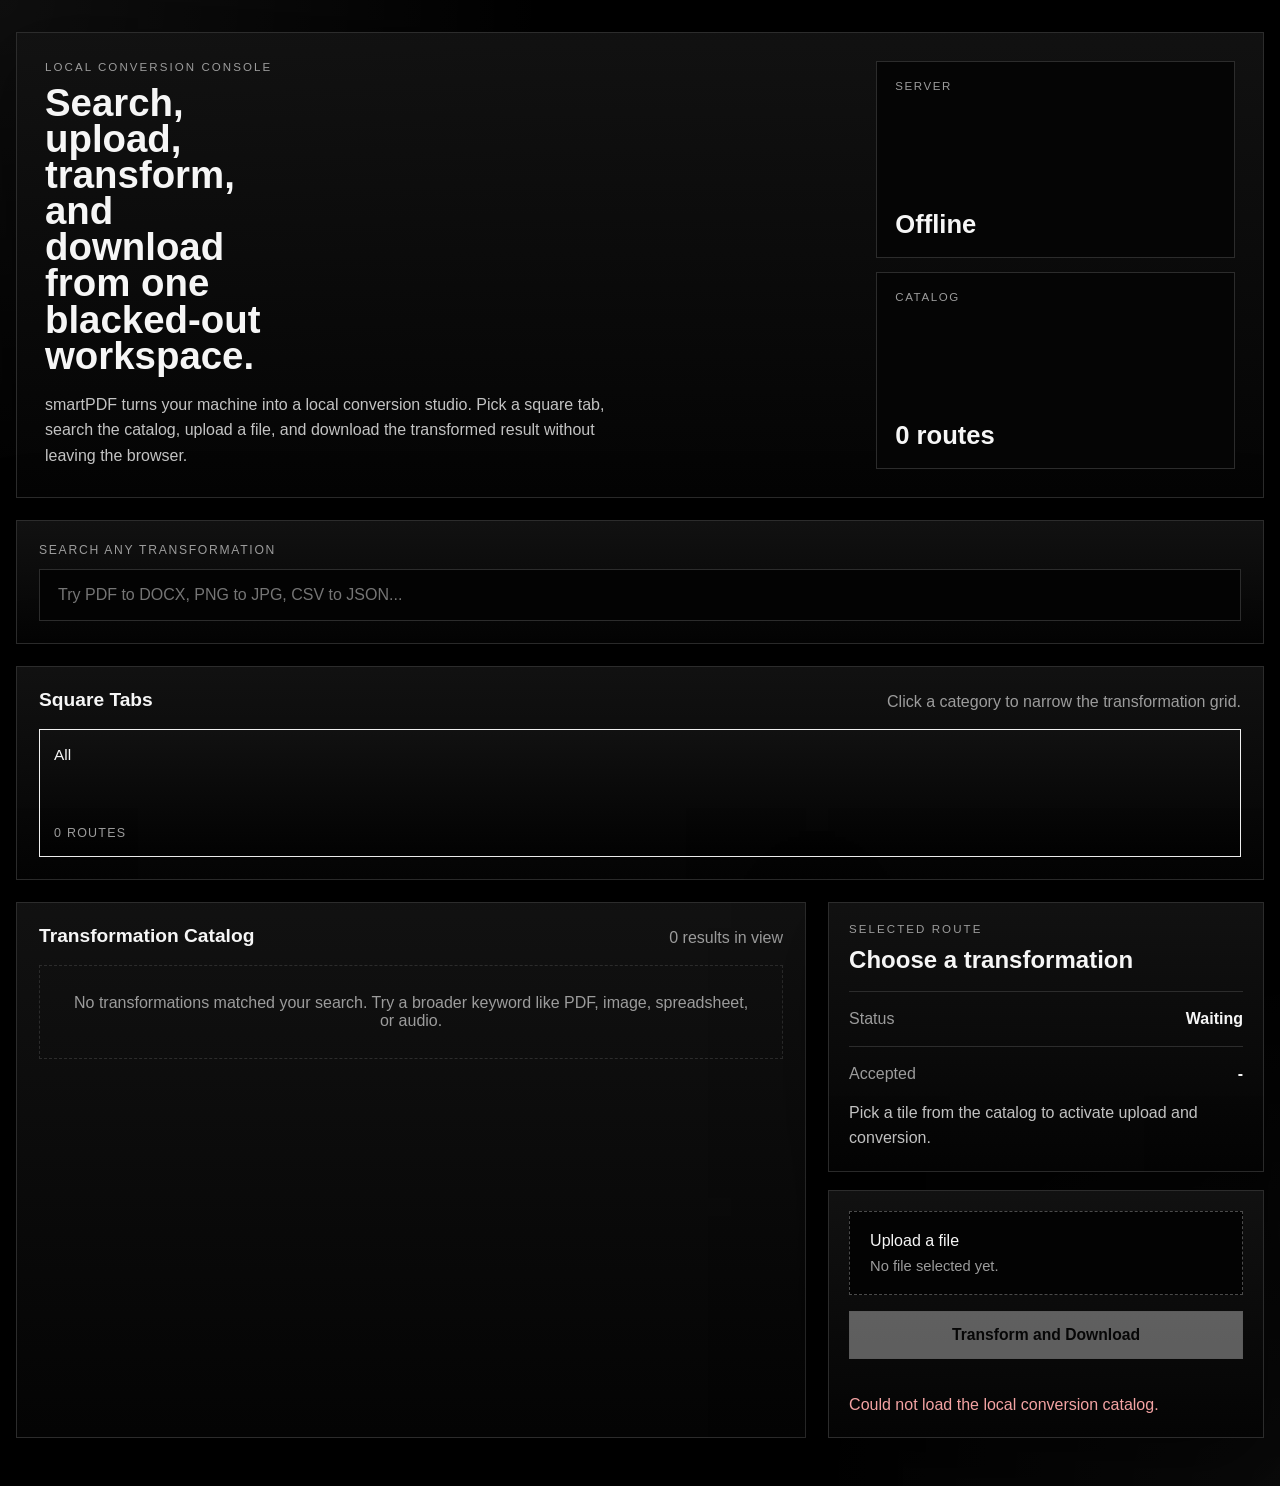
==== index.html @ 088c3e37 "first commit" ====
<!doctype html>
<html lang="en">
  <head>
    <meta charset="utf-8">
    <meta name="viewport" content="width=device-width, initial-scale=1">
    <title>smartPDF Local Studio</title>
    <link rel="stylesheet" href="styles.css?v=1">
  </head>
  <body>
    <div class="page-shell">
      <header class="hero">
        <div class="hero-copy">
          <p class="eyebrow">Local Conversion Console</p>
          <h1>Search, upload, transform, and download from one blacked-out workspace.</h1>
          <p class="hero-text">
            smartPDF turns your machine into a local conversion studio. Pick a square tab, search the catalog,
            upload a file, and download the transformed result without leaving the browser.
          </p>
        </div>
        <div class="hero-status">
          <div class="status-card">
            <span class="status-label">Server</span>
            <strong id="server-status">Checking...</strong>
          </div>
          <div class="status-card">
            <span class="status-label">Catalog</span>
            <strong id="catalog-count">0 routes</strong>
          </div>
        </div>
      </header>

      <section class="search-panel">
        <label class="search-label" for="search-input">Search any transformation</label>
        <div class="search-box">
          <input
            id="search-input"
            type="search"
            placeholder="Try PDF to DOCX, PNG to JPG, CSV to JSON..."
            autocomplete="off"
          >
        </div>
      </section>

      <section class="tabs-panel">
        <div class="section-head">
          <h2>Square Tabs</h2>
          <p>Click a category to narrow the transformation grid.</p>
        </div>
        <div id="category-tabs" class="tabs-grid" aria-label="Conversion categories"></div>
      </section>

      <main class="workspace">
        <section class="catalog-panel">
          <div class="section-head">
            <h2>Transformation Catalog</h2>
            <p id="result-summary">Loading local routes...</p>
          </div>
          <div id="conversion-grid" class="conversion-grid"></div>
        </section>

        <aside class="control-panel">
          <div class="panel-card selected-card">
            <div class="selected-head">
              <p class="eyebrow">Selected Route</p>
              <h2 id="selected-label">Choose a transformation</h2>
            </div>
            <div class="detail-row">
              <span>Status</span>
              <strong id="selected-status">Waiting</strong>
            </div>
            <div class="detail-row">
              <span>Accepted</span>
              <strong id="selected-accept">-</strong>
            </div>
            <p id="selected-note" class="selected-note">
              Pick a tile from the catalog to activate upload and conversion.
            </p>
          </div>

          <form id="convert-form" class="panel-card convert-card">
            <label class="upload-zone" for="file-input">
              <input id="file-input" name="file" type="file">
              <span class="upload-title">Upload a file</span>
              <span class="upload-meta" id="upload-meta">No file selected yet.</span>
            </label>

            <button id="convert-button" class="convert-button" type="submit" disabled>
              Transform and Download
            </button>

            <p id="message-box" class="message-box" aria-live="polite">
              Search the catalog and select a route to begin.
            </p>
          </form>
        </aside>
      </main>
    </div>

    <script src="app.js?v=2" defer></script>
  </body>
</html>
---- styles.css ----
:root {
  --bg: #000000;
  --panel: #080808;
  --panel-2: #101010;
  --panel-3: #151515;
  --ink: #f6f6f6;
  --muted: #9c9c9c;
  --line: #2c2c2c;
  --accent: #ffffff;
  --accent-soft: rgba(255, 255, 255, 0.08);
  --success: #79d98d;
  --warning: #f1c36e;
  --shadow: 0 26px 80px rgba(0, 0, 0, 0.55);
}

* {
  box-sizing: border-box;
}

html,
body {
  margin: 0;
  min-height: 100%;
  background:
    radial-gradient(circle at top left, rgba(255, 255, 255, 0.06), transparent 28%),
    radial-gradient(circle at bottom right, rgba(255, 255, 255, 0.04), transparent 30%),
    var(--bg);
  color: var(--ink);
  font-family: "Avenir Next", "Helvetica Neue", "Segoe UI", sans-serif;
}

body {
  min-height: 100vh;
}

.page-shell {
  width: min(1400px, calc(100% - 32px));
  margin: 0 auto;
  padding: 32px 0 48px;
}

.hero,
.search-panel,
.tabs-panel,
.catalog-panel,
.panel-card {
  border: 1px solid var(--line);
  background: linear-gradient(180deg, rgba(18, 18, 18, 0.96), rgba(4, 4, 4, 0.98));
  box-shadow: var(--shadow);
}

.hero {
  display: grid;
  grid-template-columns: minmax(0, 1.8fr) minmax(280px, 0.8fr);
  gap: 24px;
  padding: 28px;
}

.eyebrow {
  margin: 0 0 12px;
  letter-spacing: 0.18em;
  text-transform: uppercase;
  color: var(--muted);
  font-size: 0.72rem;
}

.hero h1 {
  margin: 0;
  font-size: clamp(2rem, 3vw, 4.2rem);
  line-height: 0.94;
  max-width: 12ch;
}

.hero-text {
  margin: 18px 0 0;
  max-width: 64ch;
  color: #c3c3c3;
  line-height: 1.6;
}

.hero-status {
  display: grid;
  gap: 14px;
}

.status-card {
  border: 1px solid var(--line);
  background: #050505;
  min-height: 124px;
  padding: 18px;
  display: flex;
  flex-direction: column;
  justify-content: space-between;
}

.status-label {
  color: var(--muted);
  text-transform: uppercase;
  letter-spacing: 0.14em;
  font-size: 0.72rem;
}

.status-card strong {
  font-size: clamp(1.2rem, 2vw, 1.8rem);
}

.search-panel,
.tabs-panel {
  margin-top: 22px;
  padding: 22px;
}

.search-label {
  display: block;
  margin-bottom: 12px;
  color: var(--muted);
  text-transform: uppercase;
  letter-spacing: 0.14em;
  font-size: 0.76rem;
}

.search-box {
  position: relative;
}

.search-box input {
  width: 100%;
  border: 1px solid var(--line);
  background: #030303;
  color: var(--ink);
  padding: 16px 18px;
  font-size: 1rem;
  outline: none;
  transition: border-color 160ms ease, transform 160ms ease, box-shadow 160ms ease;
}

.search-box input:focus,
.tab-button:focus-visible,
.conversion-card:focus-visible,
.upload-zone:focus-within,
.convert-button:focus-visible {
  border-color: #e8e8e8;
  box-shadow: 0 0 0 3px rgba(255, 255, 255, 0.08);
}

.section-head {
  display: flex;
  justify-content: space-between;
  gap: 16px;
  align-items: end;
  margin-bottom: 18px;
}

.section-head h2 {
  margin: 0;
  font-size: 1.2rem;
}

.section-head p {
  margin: 0;
  color: var(--muted);
}

.tabs-grid {
  display: grid;
  grid-template-columns: repeat(auto-fit, minmax(132px, 1fr));
  gap: 12px;
}

.tab-button {
  border: 1px solid var(--line);
  background: #040404;
  color: var(--ink);
  min-height: 128px;
  padding: 16px 14px;
  display: flex;
  flex-direction: column;
  justify-content: space-between;
  align-items: flex-start;
  text-align: left;
  cursor: pointer;
  transition: transform 180ms ease, border-color 180ms ease, background 180ms ease;
}

.tab-button:hover,
.conversion-card:hover {
  transform: translateY(-2px);
  border-color: #484848;
}

.tab-button.active {
  background: linear-gradient(180deg, #111, #020202);
  border-color: #f0f0f0;
}

.tab-title {
  font-size: 0.96rem;
  line-height: 1.15;
}

.tab-count {
  color: var(--muted);
  font-size: 0.78rem;
  letter-spacing: 0.1em;
  text-transform: uppercase;
}

.workspace {
  display: grid;
  grid-template-columns: minmax(0, 1.45fr) minmax(320px, 0.8fr);
  gap: 22px;
  margin-top: 22px;
}

.catalog-panel {
  padding: 22px;
}

.conversion-grid {
  display: grid;
  grid-template-columns: repeat(auto-fit, minmax(240px, 1fr));
  gap: 14px;
}

.conversion-card {
  border: 1px solid var(--line);
  background: #060606;
  color: inherit;
  text-align: left;
  padding: 18px;
  cursor: pointer;
  min-height: 188px;
  display: flex;
  flex-direction: column;
  gap: 14px;
  transition: transform 180ms ease, border-color 180ms ease, background 180ms ease;
}

.conversion-card.active {
  border-color: #f0f0f0;
  background: linear-gradient(180deg, #131313, #050505);
}

.conversion-card h3 {
  margin: 0;
  font-size: 1.1rem;
  line-height: 1.18;
}

.conversion-meta {
  display: flex;
  gap: 8px;
  flex-wrap: wrap;
}

.badge {
  border: 1px solid var(--line);
  padding: 4px 9px;
  font-size: 0.72rem;
  text-transform: uppercase;
  letter-spacing: 0.12em;
}

.badge.available {
  color: var(--success);
}

.badge.partial {
  color: var(--warning);
}

.badge.unavailable {
  color: #c78484;
}

.conversion-note {
  margin: 0;
  color: #bbbbbb;
  line-height: 1.55;
  font-size: 0.93rem;
}

.control-panel {
  display: grid;
  gap: 18px;
  align-self: start;
  position: sticky;
  top: 18px;
}

.panel-card {
  padding: 20px;
}

.selected-head h2 {
  margin: 0;
  font-size: 1.5rem;
  line-height: 1.1;
}

.detail-row {
  display: flex;
  justify-content: space-between;
  gap: 16px;
  margin-top: 18px;
  padding-top: 18px;
  border-top: 1px solid var(--line);
}

.detail-row span {
  color: var(--muted);
}

.selected-note,
.message-box {
  margin: 18px 0 0;
  color: #c3c3c3;
  line-height: 1.55;
}

.convert-card {
  display: grid;
  gap: 16px;
}

.upload-zone {
  display: grid;
  gap: 8px;
  border: 1px dashed #4b4b4b;
  background: #030303;
  padding: 20px;
  cursor: pointer;
}

.upload-zone input {
  display: none;
}

.upload-title {
  font-size: 1rem;
}

.upload-meta {
  color: var(--muted);
  font-size: 0.92rem;
}

.convert-button {
  border: 1px solid #f5f5f5;
  background: var(--accent);
  color: #050505;
  padding: 14px 18px;
  font-size: 0.98rem;
  font-weight: 700;
  cursor: pointer;
  transition: transform 180ms ease, opacity 180ms ease;
}

.convert-button:hover:not(:disabled) {
  transform: translateY(-1px);
}

.convert-button:disabled {
  opacity: 0.35;
  cursor: not-allowed;
}

.message-box.error {
  color: #f3a3a3;
}

.message-box.success {
  color: var(--success);
}

.message-box.processing {
  color: var(--warning);
}

.empty-state {
  border: 1px dashed var(--line);
  padding: 28px;
  color: var(--muted);
  text-align: center;
}

@media (max-width: 980px) {
  .hero,
  .workspace {
    grid-template-columns: 1fr;
  }

  .control-panel {
    position: static;
  }
}

@media (max-width: 680px) {
  .page-shell {
    width: min(100% - 20px, 1400px);
    padding-top: 16px;
  }

  .hero,
  .search-panel,
  .tabs-panel,
  .catalog-panel,
  .panel-card {
    padding: 18px;
  }

  .tabs-grid {
    grid-template-columns: repeat(auto-fit, minmax(112px, 1fr));
  }

  .conversion-grid {
    grid-template-columns: 1fr;
  }
}
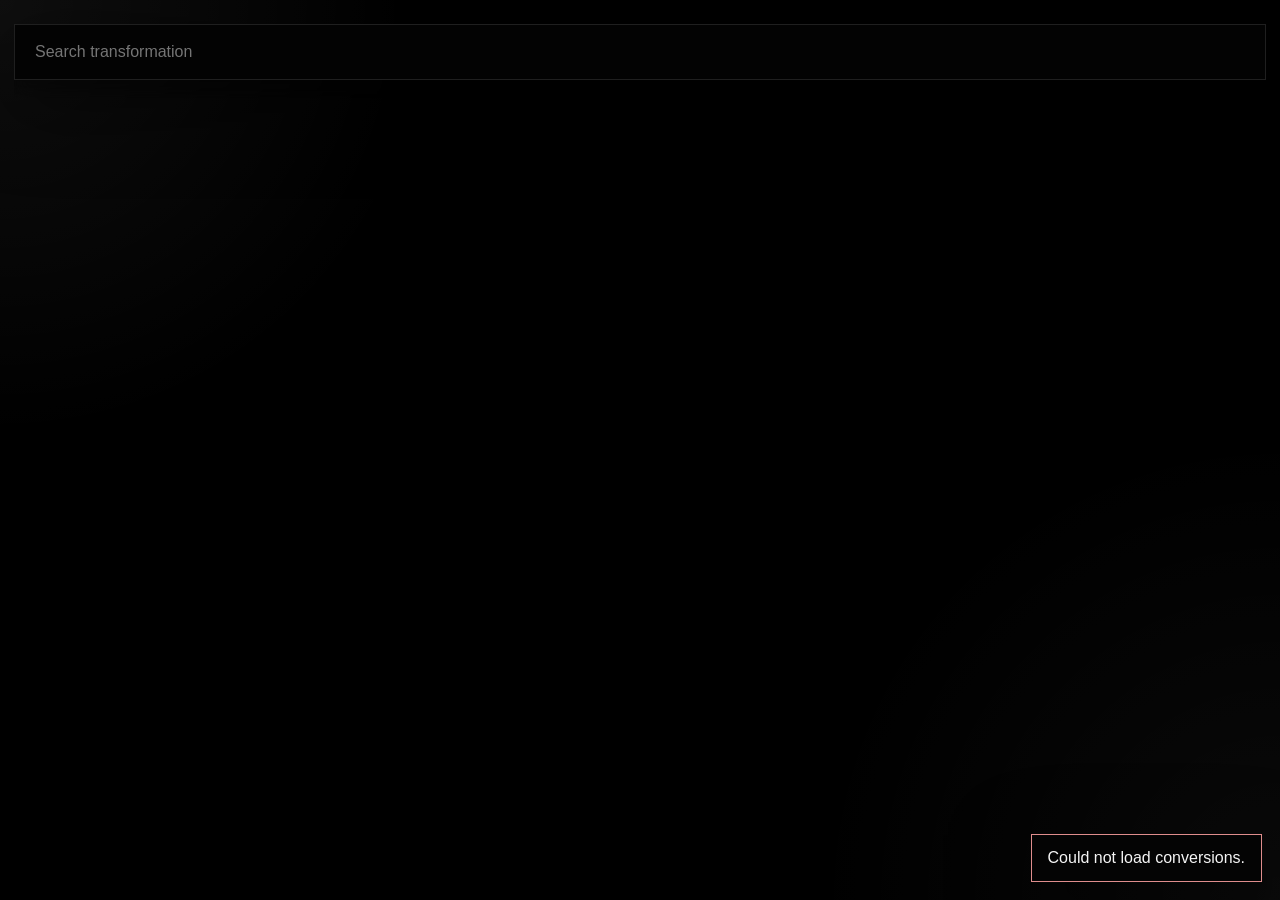
==== commit 999dec71: "Simplify transformation grid UI" ====
--- a/index.html
+++ b/index.html
@@ -3,99 +3,26 @@
   <head>
     <meta charset="utf-8">
     <meta name="viewport" content="width=device-width, initial-scale=1">
-    <title>smartPDF Local Studio</title>
-    <link rel="stylesheet" href="styles.css?v=1">
+    <title>smartPDF</title>
+    <link rel="stylesheet" href="styles.css?v=2">
   </head>
   <body>
-    <div class="page-shell">
-      <header class="hero">
-        <div class="hero-copy">
-          <p class="eyebrow">Local Conversion Console</p>
-          <h1>Search, upload, transform, and download from one blacked-out workspace.</h1>
-          <p class="hero-text">
-            smartPDF turns your machine into a local conversion studio. Pick a square tab, search the catalog,
-            upload a file, and download the transformed result without leaving the browser.
-          </p>
-        </div>
-        <div class="hero-status">
-          <div class="status-card">
-            <span class="status-label">Server</span>
-            <strong id="server-status">Checking...</strong>
-          </div>
-          <div class="status-card">
-            <span class="status-label">Catalog</span>
-            <strong id="catalog-count">0 routes</strong>
-          </div>
-        </div>
-      </header>
+    <div class="app-shell">
+      <input id="file-input" name="file" type="file" hidden>
 
-      <section class="search-panel">
-        <label class="search-label" for="search-input">Search any transformation</label>
-        <div class="search-box">
-          <input
-            id="search-input"
-            type="search"
-            placeholder="Try PDF to DOCX, PNG to JPG, CSV to JSON..."
-            autocomplete="off"
-          >
-        </div>
-      </section>
+      <div class="search-wrap">
+        <input
+          id="search-input"
+          type="search"
+          placeholder="Search transformation"
+          autocomplete="off"
+        >
+      </div>
 
-      <section class="tabs-panel">
-        <div class="section-head">
-          <h2>Square Tabs</h2>
-          <p>Click a category to narrow the transformation grid.</p>
-        </div>
-        <div id="category-tabs" class="tabs-grid" aria-label="Conversion categories"></div>
-      </section>
-
-      <main class="workspace">
-        <section class="catalog-panel">
-          <div class="section-head">
-            <h2>Transformation Catalog</h2>
-            <p id="result-summary">Loading local routes...</p>
-          </div>
-          <div id="conversion-grid" class="conversion-grid"></div>
-        </section>
-
-        <aside class="control-panel">
-          <div class="panel-card selected-card">
-            <div class="selected-head">
-              <p class="eyebrow">Selected Route</p>
-              <h2 id="selected-label">Choose a transformation</h2>
-            </div>
-            <div class="detail-row">
-              <span>Status</span>
-              <strong id="selected-status">Waiting</strong>
-            </div>
-            <div class="detail-row">
-              <span>Accepted</span>
-              <strong id="selected-accept">-</strong>
-            </div>
-            <p id="selected-note" class="selected-note">
-              Pick a tile from the catalog to activate upload and conversion.
-            </p>
-          </div>
-
-          <form id="convert-form" class="panel-card convert-card">
-            <label class="upload-zone" for="file-input">
-              <input id="file-input" name="file" type="file">
-              <span class="upload-title">Upload a file</span>
-              <span class="upload-meta" id="upload-meta">No file selected yet.</span>
-            </label>
-
-            <button id="convert-button" class="convert-button" type="submit" disabled>
-              Transform and Download
-            </button>
-
-            <p id="message-box" class="message-box" aria-live="polite">
-              Search the catalog and select a route to begin.
-            </p>
-          </form>
-        </aside>
-      </main>
+      <div id="conversion-grid" class="conversion-grid"></div>
+      <div id="toast" class="toast" aria-live="polite"></div>
     </div>
 
-    <script src="app.js?v=2" defer></script>
+    <script src="app.js?v=3" defer></script>
   </body>
 </html>
--- a/styles.css
+++ b/styles.css
@@ -1,16 +1,15 @@
 :root {
   --bg: #000000;
-  --panel: #080808;
-  --panel-2: #101010;
-  --panel-3: #151515;
-  --ink: #f6f6f6;
-  --muted: #9c9c9c;
-  --line: #2c2c2c;
-  --accent: #ffffff;
-  --accent-soft: rgba(255, 255, 255, 0.08);
-  --success: #79d98d;
-  --warning: #f1c36e;
-  --shadow: 0 26px 80px rgba(0, 0, 0, 0.55);
+  --panel: #050505;
+  --panel-active: #101010;
+  --line: #1f1f1f;
+  --line-strong: #f4f4f4;
+  --ink: #f5f5f5;
+  --muted: #8d8d8d;
+  --success: #75d58c;
+  --warning: #f0c36f;
+  --danger: #df8d8d;
+  --shadow: 0 24px 80px rgba(0, 0, 0, 0.55);
 }
 
 * {
@@ -33,387 +32,191 @@
   min-height: 100vh;
 }
 
-.page-shell {
-  width: min(1400px, calc(100% - 32px));
+.app-shell {
+  width: min(1440px, calc(100% - 28px));
   margin: 0 auto;
-  padding: 32px 0 48px;
-}
-
-.hero,
-.search-panel,
-.tabs-panel,
-.catalog-panel,
-.panel-card {
-  border: 1px solid var(--line);
-  background: linear-gradient(180deg, rgba(18, 18, 18, 0.96), rgba(4, 4, 4, 0.98));
-  box-shadow: var(--shadow);
-}
-
-.hero {
-  display: grid;
-  grid-template-columns: minmax(0, 1.8fr) minmax(280px, 0.8fr);
-  gap: 24px;
-  padding: 28px;
-}
-
-.eyebrow {
-  margin: 0 0 12px;
-  letter-spacing: 0.18em;
-  text-transform: uppercase;
-  color: var(--muted);
-  font-size: 0.72rem;
-}
-
-.hero h1 {
-  margin: 0;
-  font-size: clamp(2rem, 3vw, 4.2rem);
-  line-height: 0.94;
-  max-width: 12ch;
-}
-
-.hero-text {
-  margin: 18px 0 0;
-  max-width: 64ch;
-  color: #c3c3c3;
-  line-height: 1.6;
-}
-
-.hero-status {
-  display: grid;
-  gap: 14px;
-}
-
-.status-card {
-  border: 1px solid var(--line);
-  background: #050505;
-  min-height: 124px;
-  padding: 18px;
-  display: flex;
-  flex-direction: column;
-  justify-content: space-between;
-}
-
-.status-label {
-  color: var(--muted);
-  text-transform: uppercase;
-  letter-spacing: 0.14em;
-  font-size: 0.72rem;
-}
-
-.status-card strong {
-  font-size: clamp(1.2rem, 2vw, 1.8rem);
-}
-
-.search-panel,
-.tabs-panel {
-  margin-top: 22px;
-  padding: 22px;
-}
-
-.search-label {
-  display: block;
-  margin-bottom: 12px;
-  color: var(--muted);
-  text-transform: uppercase;
-  letter-spacing: 0.14em;
-  font-size: 0.76rem;
-}
-
-.search-box {
-  position: relative;
-}
-
-.search-box input {
+  padding: 24px 0 40px;
+}
+
+.search-wrap {
+  position: sticky;
+  top: 0;
+  z-index: 10;
+  padding: 0 0 18px;
+  background: linear-gradient(180deg, rgba(0, 0, 0, 0.92), rgba(0, 0, 0, 0));
+  backdrop-filter: blur(8px);
+}
+
+.search-wrap input {
   width: 100%;
   border: 1px solid var(--line);
-  background: #030303;
-  color: var(--ink);
-  padding: 16px 18px;
+  background: rgba(4, 4, 4, 0.96);
+  color: var(--ink);
+  padding: 18px 20px;
   font-size: 1rem;
   outline: none;
-  transition: border-color 160ms ease, transform 160ms ease, box-shadow 160ms ease;
-}
-
-.search-box input:focus,
-.tab-button:focus-visible,
-.conversion-card:focus-visible,
-.upload-zone:focus-within,
-.convert-button:focus-visible {
-  border-color: #e8e8e8;
+  box-shadow: var(--shadow);
+  transition: border-color 160ms ease, box-shadow 160ms ease;
+}
+
+.search-wrap input:focus,
+.conversion-select:focus-visible,
+.action-chip:focus-visible {
+  border-color: var(--line-strong);
   box-shadow: 0 0 0 3px rgba(255, 255, 255, 0.08);
 }
 
-.section-head {
-  display: flex;
-  justify-content: space-between;
-  gap: 16px;
-  align-items: end;
-  margin-bottom: 18px;
-}
-
-.section-head h2 {
-  margin: 0;
-  font-size: 1.2rem;
-}
-
-.section-head p {
-  margin: 0;
-  color: var(--muted);
-}
-
-.tabs-grid {
+.conversion-grid {
   display: grid;
-  grid-template-columns: repeat(auto-fit, minmax(132px, 1fr));
+  grid-template-columns: repeat(auto-fit, minmax(180px, 1fr));
   gap: 12px;
 }
 
-.tab-button {
-  border: 1px solid var(--line);
-  background: #040404;
-  color: var(--ink);
-  min-height: 128px;
-  padding: 16px 14px;
+.conversion-card {
+  border: 1px solid var(--line);
+  background: linear-gradient(180deg, rgba(12, 12, 12, 0.98), rgba(4, 4, 4, 0.98));
+  min-height: 180px;
+  box-shadow: var(--shadow);
+  transition: transform 180ms ease, border-color 180ms ease, background 180ms ease, opacity 180ms ease;
+}
+
+.conversion-card:hover {
+  transform: translateY(-2px);
+  border-color: #444444;
+}
+
+.conversion-card.active {
+  border-color: var(--line-strong);
+  background: linear-gradient(180deg, #111111, #050505);
+}
+
+.conversion-card.unavailable {
+  opacity: 0.78;
+}
+
+.conversion-select {
+  width: 100%;
+  min-height: 180px;
+  border: 0;
+  background: transparent;
+  color: inherit;
+  padding: 16px;
   display: flex;
   flex-direction: column;
   justify-content: space-between;
   align-items: flex-start;
   text-align: left;
   cursor: pointer;
-  transition: transform 180ms ease, border-color 180ms ease, background 180ms ease;
-}
-
-.tab-button:hover,
-.conversion-card:hover {
-  transform: translateY(-2px);
-  border-color: #484848;
-}
-
-.tab-button.active {
-  background: linear-gradient(180deg, #111, #020202);
-  border-color: #f0f0f0;
-}
-
-.tab-title {
-  font-size: 0.96rem;
-  line-height: 1.15;
-}
-
-.tab-count {
-  color: var(--muted);
-  font-size: 0.78rem;
-  letter-spacing: 0.1em;
-  text-transform: uppercase;
-}
-
-.workspace {
-  display: grid;
-  grid-template-columns: minmax(0, 1.45fr) minmax(320px, 0.8fr);
-  gap: 22px;
-  margin-top: 22px;
-}
-
-.catalog-panel {
-  padding: 22px;
-}
-
-.conversion-grid {
-  display: grid;
-  grid-template-columns: repeat(auto-fit, minmax(240px, 1fr));
-  gap: 14px;
-}
-
-.conversion-card {
-  border: 1px solid var(--line);
-  background: #060606;
-  color: inherit;
-  text-align: left;
-  padding: 18px;
+}
+
+.conversion-title {
+  font-size: 1.02rem;
+  line-height: 1.2;
+  word-break: break-word;
+}
+
+.route-dot {
+  width: 10px;
+  height: 10px;
+  border-radius: 999px;
+  background: var(--muted);
+}
+
+.route-dot.available {
+  background: var(--success);
+}
+
+.route-dot.partial {
+  background: var(--warning);
+}
+
+.route-dot.unavailable {
+  background: var(--danger);
+}
+
+.conversion-actions {
+  display: flex;
+  gap: 10px;
+  padding: 0 16px 16px;
+}
+
+.action-chip,
+.status-chip {
+  flex: 1;
+  min-height: 42px;
+  border: 1px solid var(--line);
+  background: #050505;
+  color: var(--ink);
+  padding: 0 12px;
+  display: inline-flex;
+  align-items: center;
+  justify-content: center;
+  font-size: 0.86rem;
+  letter-spacing: 0.02em;
+}
+
+.action-chip {
   cursor: pointer;
-  min-height: 188px;
-  display: flex;
-  flex-direction: column;
-  gap: 14px;
-  transition: transform 180ms ease, border-color 180ms ease, background 180ms ease;
-}
-
-.conversion-card.active {
-  border-color: #f0f0f0;
-  background: linear-gradient(180deg, #131313, #050505);
-}
-
-.conversion-card h3 {
-  margin: 0;
-  font-size: 1.1rem;
-  line-height: 1.18;
-}
-
-.conversion-meta {
-  display: flex;
-  gap: 8px;
-  flex-wrap: wrap;
-}
-
-.badge {
-  border: 1px solid var(--line);
-  padding: 4px 9px;
-  font-size: 0.72rem;
-  text-transform: uppercase;
-  letter-spacing: 0.12em;
-}
-
-.badge.available {
-  color: var(--success);
-}
-
-.badge.partial {
-  color: var(--warning);
-}
-
-.badge.unavailable {
-  color: #c78484;
-}
-
-.conversion-note {
-  margin: 0;
-  color: #bbbbbb;
-  line-height: 1.55;
-  font-size: 0.93rem;
-}
-
-.control-panel {
-  display: grid;
-  gap: 18px;
-  align-self: start;
-  position: sticky;
-  top: 18px;
-}
-
-.panel-card {
-  padding: 20px;
-}
-
-.selected-head h2 {
-  margin: 0;
-  font-size: 1.5rem;
-  line-height: 1.1;
-}
-
-.detail-row {
-  display: flex;
-  justify-content: space-between;
-  gap: 16px;
-  margin-top: 18px;
-  padding-top: 18px;
-  border-top: 1px solid var(--line);
-}
-
-.detail-row span {
-  color: var(--muted);
-}
-
-.selected-note,
-.message-box {
-  margin: 18px 0 0;
-  color: #c3c3c3;
-  line-height: 1.55;
-}
-
-.convert-card {
-  display: grid;
-  gap: 16px;
-}
-
-.upload-zone {
-  display: grid;
-  gap: 8px;
-  border: 1px dashed #4b4b4b;
-  background: #030303;
-  padding: 20px;
-  cursor: pointer;
-}
-
-.upload-zone input {
-  display: none;
-}
-
-.upload-title {
-  font-size: 1rem;
-}
-
-.upload-meta {
-  color: var(--muted);
-  font-size: 0.92rem;
-}
-
-.convert-button {
-  border: 1px solid #f5f5f5;
-  background: var(--accent);
-  color: #050505;
-  padding: 14px 18px;
-  font-size: 0.98rem;
-  font-weight: 700;
-  cursor: pointer;
-  transition: transform 180ms ease, opacity 180ms ease;
-}
-
-.convert-button:hover:not(:disabled) {
-  transform: translateY(-1px);
-}
-
-.convert-button:disabled {
+}
+
+.action-chip-primary {
+  border-color: var(--line-strong);
+}
+
+.action-chip:disabled {
   opacity: 0.35;
   cursor: not-allowed;
 }
 
-.message-box.error {
-  color: #f3a3a3;
-}
-
-.message-box.success {
-  color: var(--success);
-}
-
-.message-box.processing {
-  color: var(--warning);
-}
-
-.empty-state {
-  border: 1px dashed var(--line);
-  padding: 28px;
+.status-chip {
   color: var(--muted);
-  text-align: center;
-}
-
-@media (max-width: 980px) {
-  .hero,
-  .workspace {
-    grid-template-columns: 1fr;
-  }
-
-  .control-panel {
-    position: static;
-  }
-}
-
-@media (max-width: 680px) {
-  .page-shell {
-    width: min(100% - 20px, 1400px);
+}
+
+.toast {
+  position: fixed;
+  right: 18px;
+  bottom: 18px;
+  max-width: min(340px, calc(100vw - 36px));
+  border: 1px solid var(--line);
+  background: rgba(5, 5, 5, 0.96);
+  color: var(--ink);
+  padding: 14px 16px;
+  opacity: 0;
+  transform: translateY(12px);
+  pointer-events: none;
+  transition: opacity 160ms ease, transform 160ms ease;
+  box-shadow: var(--shadow);
+}
+
+.toast.show {
+  opacity: 1;
+  transform: translateY(0);
+}
+
+.toast.success {
+  border-color: var(--success);
+}
+
+.toast.error {
+  border-color: var(--danger);
+}
+
+@media (max-width: 720px) {
+  .app-shell {
+    width: min(100% - 20px, 1440px);
     padding-top: 16px;
   }
 
-  .hero,
-  .search-panel,
-  .tabs-panel,
-  .catalog-panel,
-  .panel-card {
-    padding: 18px;
-  }
-
-  .tabs-grid {
-    grid-template-columns: repeat(auto-fit, minmax(112px, 1fr));
-  }
-
   .conversion-grid {
-    grid-template-columns: 1fr;
-  }
-}
+    grid-template-columns: repeat(auto-fit, minmax(150px, 1fr));
+  }
+
+  .conversion-card,
+  .conversion-select {
+    min-height: 156px;
+  }
+
+  .conversion-actions {
+    flex-direction: column;
+  }
+}
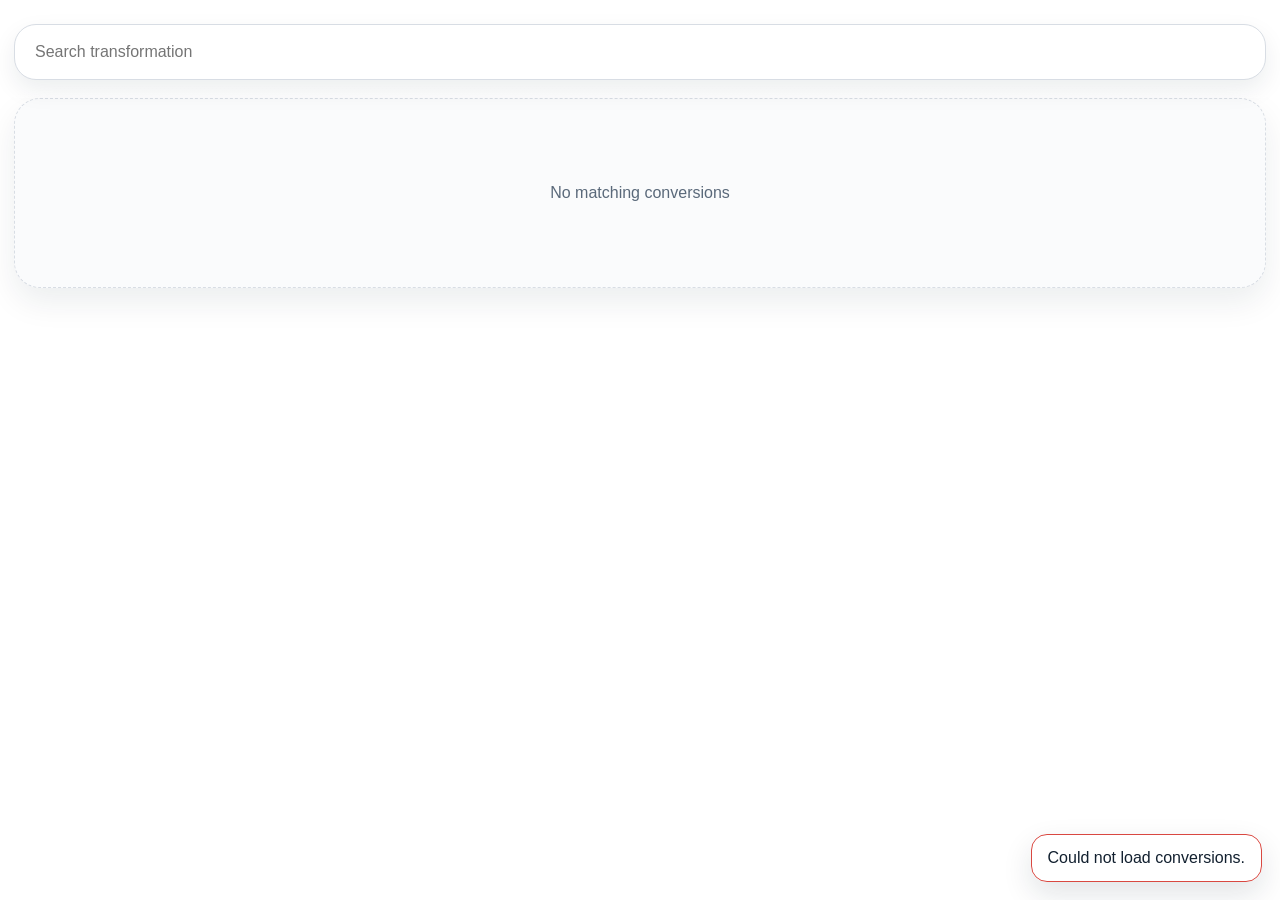
==== commit f1d9bd54: "Improve conversion card visibility" ====
--- a/index.html
+++ b/index.html
@@ -4,7 +4,7 @@
     <meta charset="utf-8">
     <meta name="viewport" content="width=device-width, initial-scale=1">
     <title>smartPDF</title>
-    <link rel="stylesheet" href="styles.css?v=2">
+    <link rel="stylesheet" href="styles.css?v=3">
   </head>
   <body>
     <div class="app-shell">
@@ -23,6 +23,6 @@
       <div id="toast" class="toast" aria-live="polite"></div>
     </div>
 
-    <script src="app.js?v=3" defer></script>
+    <script src="app.js?v=4" defer></script>
   </body>
 </html>
--- a/styles.css
+++ b/styles.css
@@ -1,15 +1,13 @@
 :root {
-  --bg: #000000;
-  --panel: #050505;
-  --panel-active: #101010;
-  --line: #1f1f1f;
-  --line-strong: #f4f4f4;
-  --ink: #f5f5f5;
-  --muted: #8d8d8d;
-  --success: #75d58c;
-  --warning: #f0c36f;
-  --danger: #df8d8d;
-  --shadow: 0 24px 80px rgba(0, 0, 0, 0.55);
+  --bg: #ffffff;
+  --surface: #ffffff;
+  --line: #d8dde4;
+  --line-strong: #2a2f36;
+  --ink: #12202f;
+  --muted: #5a697a;
+  --success: #2f9e44;
+  --danger: #d94841;
+  --shadow: 0 14px 32px rgba(18, 32, 47, 0.08);
 }
 
 * {
@@ -20,10 +18,7 @@
 body {
   margin: 0;
   min-height: 100%;
-  background:
-    radial-gradient(circle at top left, rgba(255, 255, 255, 0.06), transparent 28%),
-    radial-gradient(circle at bottom right, rgba(255, 255, 255, 0.04), transparent 30%),
-    var(--bg);
+  background: var(--bg);
   color: var(--ink);
   font-family: "Avenir Next", "Helvetica Neue", "Segoe UI", sans-serif;
 }
@@ -43,19 +38,19 @@
   top: 0;
   z-index: 10;
   padding: 0 0 18px;
-  background: linear-gradient(180deg, rgba(0, 0, 0, 0.92), rgba(0, 0, 0, 0));
-  backdrop-filter: blur(8px);
+  background: linear-gradient(180deg, rgba(255, 255, 255, 0.98), rgba(255, 255, 255, 0.82));
 }
 
 .search-wrap input {
   width: 100%;
   border: 1px solid var(--line);
-  background: rgba(4, 4, 4, 0.96);
+  background: var(--surface);
   color: var(--ink);
   padding: 18px 20px;
   font-size: 1rem;
   outline: none;
-  box-shadow: var(--shadow);
+  border-radius: 22px;
+  box-shadow: 0 10px 24px rgba(18, 32, 47, 0.08);
   transition: border-color 160ms ease, box-shadow 160ms ease;
 }
 
@@ -63,113 +58,128 @@
 .conversion-select:focus-visible,
 .action-chip:focus-visible {
   border-color: var(--line-strong);
-  box-shadow: 0 0 0 3px rgba(255, 255, 255, 0.08);
+  box-shadow: 0 0 0 3px rgba(59, 130, 246, 0.12);
 }
 
 .conversion-grid {
   display: grid;
-  grid-template-columns: repeat(auto-fit, minmax(180px, 1fr));
-  gap: 12px;
+  grid-template-columns: repeat(auto-fit, minmax(185px, 1fr));
+  gap: 16px;
+  align-items: stretch;
 }
 
 .conversion-card {
-  border: 1px solid var(--line);
-  background: linear-gradient(180deg, rgba(12, 12, 12, 0.98), rgba(4, 4, 4, 0.98));
-  min-height: 180px;
-  box-shadow: var(--shadow);
-  transition: transform 180ms ease, border-color 180ms ease, background 180ms ease, opacity 180ms ease;
+  border: 1px solid var(--card-border, var(--line));
+  border-radius: 26px;
+  background: var(--card-bg, #f7f8fa);
+  color: var(--card-ink, var(--ink));
+  min-height: 190px;
+  box-shadow: var(--card-shadow, var(--shadow));
+  overflow: visible;
+  transition: transform 180ms ease, border-color 180ms ease, box-shadow 180ms ease;
 }
 
 .conversion-card:hover {
   transform: translateY(-2px);
-  border-color: #444444;
+  box-shadow: 0 20px 36px rgba(18, 32, 47, 0.12);
 }
 
 .conversion-card.active {
-  border-color: var(--line-strong);
-  background: linear-gradient(180deg, #111111, #050505);
+  border-color: var(--card-ink, var(--line-strong));
 }
 
 .conversion-card.unavailable {
-  opacity: 0.78;
+  opacity: 1;
 }
 
 .conversion-select {
   width: 100%;
-  min-height: 180px;
+  min-height: 190px;
   border: 0;
   background: transparent;
   color: inherit;
-  padding: 16px;
+  padding: 18px;
   display: flex;
   flex-direction: column;
   justify-content: space-between;
   align-items: flex-start;
   text-align: left;
   cursor: pointer;
+  border-radius: 26px;
+  position: relative;
+  z-index: 1;
+  overflow: visible;
+  visibility: visible;
 }
 
 .conversion-title {
-  font-size: 1.02rem;
-  line-height: 1.2;
+  display: block;
+  max-width: 100%;
+  font-size: 1.04rem;
+  font-weight: 700;
+  line-height: 1.24;
   word-break: break-word;
-}
-
-.route-dot {
-  width: 10px;
-  height: 10px;
+  overflow: visible;
+  opacity: 1;
+  visibility: visible;
+}
+
+.conversion-source {
+  display: inline-flex;
+  align-items: center;
+  justify-content: center;
+  min-height: 32px;
+  padding: 0 12px;
   border-radius: 999px;
-  background: var(--muted);
-}
-
-.route-dot.available {
-  background: var(--success);
-}
-
-.route-dot.partial {
-  background: var(--warning);
-}
-
-.route-dot.unavailable {
-  background: var(--danger);
+  border: 1px solid var(--card-chip-border, rgba(18, 32, 47, 0.12));
+  background: var(--card-chip-bg, rgba(255, 255, 255, 0.72));
+  color: var(--card-chip-ink, var(--ink));
+  font-size: 0.76rem;
+  font-weight: 600;
+  letter-spacing: 0.02em;
+  text-transform: uppercase;
 }
 
 .conversion-actions {
   display: flex;
   gap: 10px;
-  padding: 0 16px 16px;
+  padding: 0 18px 18px;
 }
 
 .action-chip,
 .status-chip {
   flex: 1;
   min-height: 42px;
-  border: 1px solid var(--line);
-  background: #050505;
-  color: var(--ink);
+  border: 1px solid var(--card-chip-border, rgba(18, 32, 47, 0.14));
+  border-radius: 16px;
+  background: var(--card-chip-bg, rgba(255, 255, 255, 0.74));
+  color: var(--card-chip-ink, var(--ink));
   padding: 0 12px;
   display: inline-flex;
   align-items: center;
   justify-content: center;
   font-size: 0.86rem;
+  font-weight: 600;
   letter-spacing: 0.02em;
+  box-shadow: none;
 }
 
 .action-chip {
   cursor: pointer;
+  opacity: 1;
 }
 
 .action-chip-primary {
-  border-color: var(--line-strong);
+  border-color: var(--card-ink, var(--line-strong));
 }
 
 .action-chip:disabled {
-  opacity: 0.35;
+  opacity: 0.52;
   cursor: not-allowed;
 }
 
 .status-chip {
-  color: var(--muted);
+  color: var(--card-chip-ink, var(--muted));
 }
 
 .toast {
@@ -178,14 +188,15 @@
   bottom: 18px;
   max-width: min(340px, calc(100vw - 36px));
   border: 1px solid var(--line);
-  background: rgba(5, 5, 5, 0.96);
+  border-radius: 16px;
+  background: rgba(255, 255, 255, 0.98);
   color: var(--ink);
   padding: 14px 16px;
   opacity: 0;
   transform: translateY(12px);
   pointer-events: none;
   transition: opacity 160ms ease, transform 160ms ease;
-  box-shadow: var(--shadow);
+  box-shadow: 0 12px 30px rgba(18, 32, 47, 0.12);
 }
 
 .toast.show {
@@ -199,6 +210,17 @@
 
 .toast.error {
   border-color: var(--danger);
+}
+
+.empty-state {
+  min-height: 190px;
+  display: grid;
+  place-items: center;
+  border: 1px dashed var(--line);
+  border-radius: 26px;
+  color: var(--muted);
+  background: #fafbfc;
+  box-shadow: var(--shadow);
 }
 
 @media (max-width: 720px) {
@@ -208,15 +230,20 @@
   }
 
   .conversion-grid {
-    grid-template-columns: repeat(auto-fit, minmax(150px, 1fr));
+    grid-template-columns: repeat(auto-fit, minmax(148px, 1fr));
+    gap: 12px;
   }
 
   .conversion-card,
   .conversion-select {
-    min-height: 156px;
+    min-height: 160px;
   }
 
   .conversion-actions {
     flex-direction: column;
   }
-}
+
+  .conversion-title {
+    font-size: 0.96rem;
+  }
+}
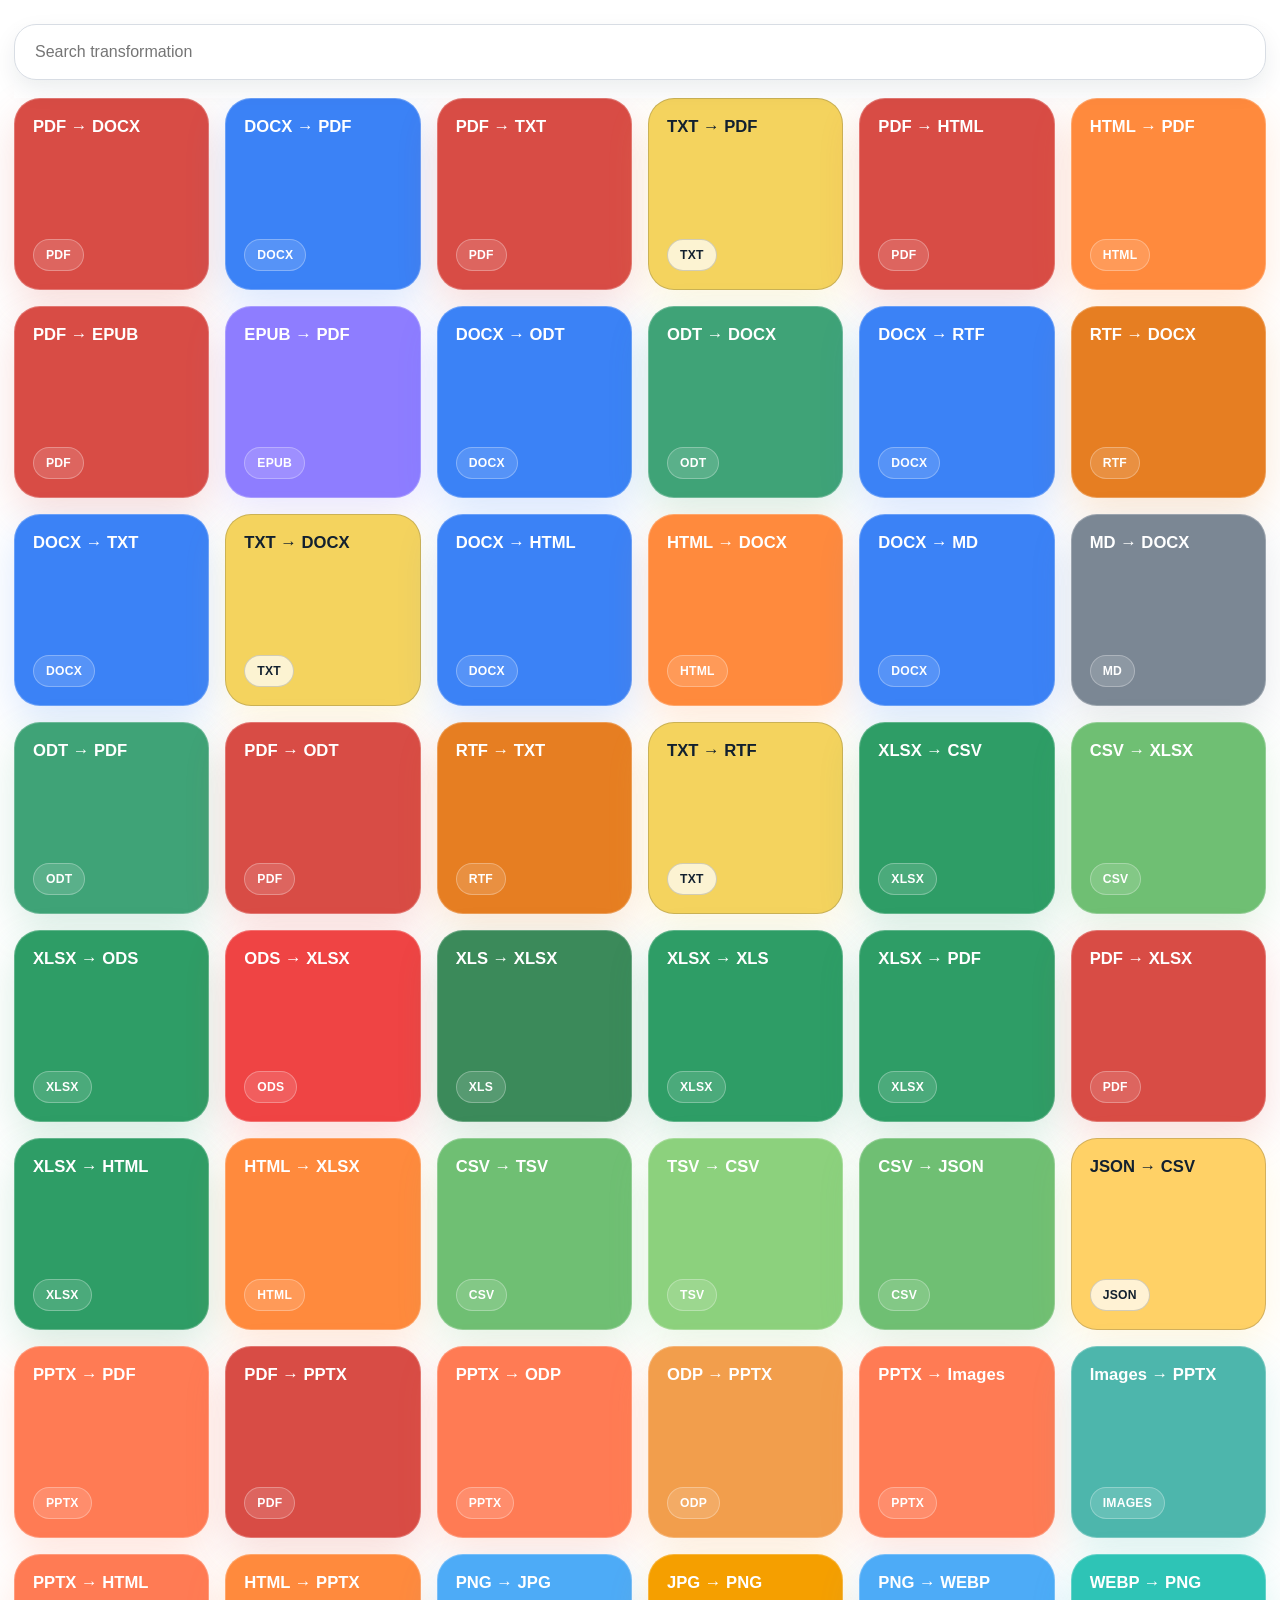
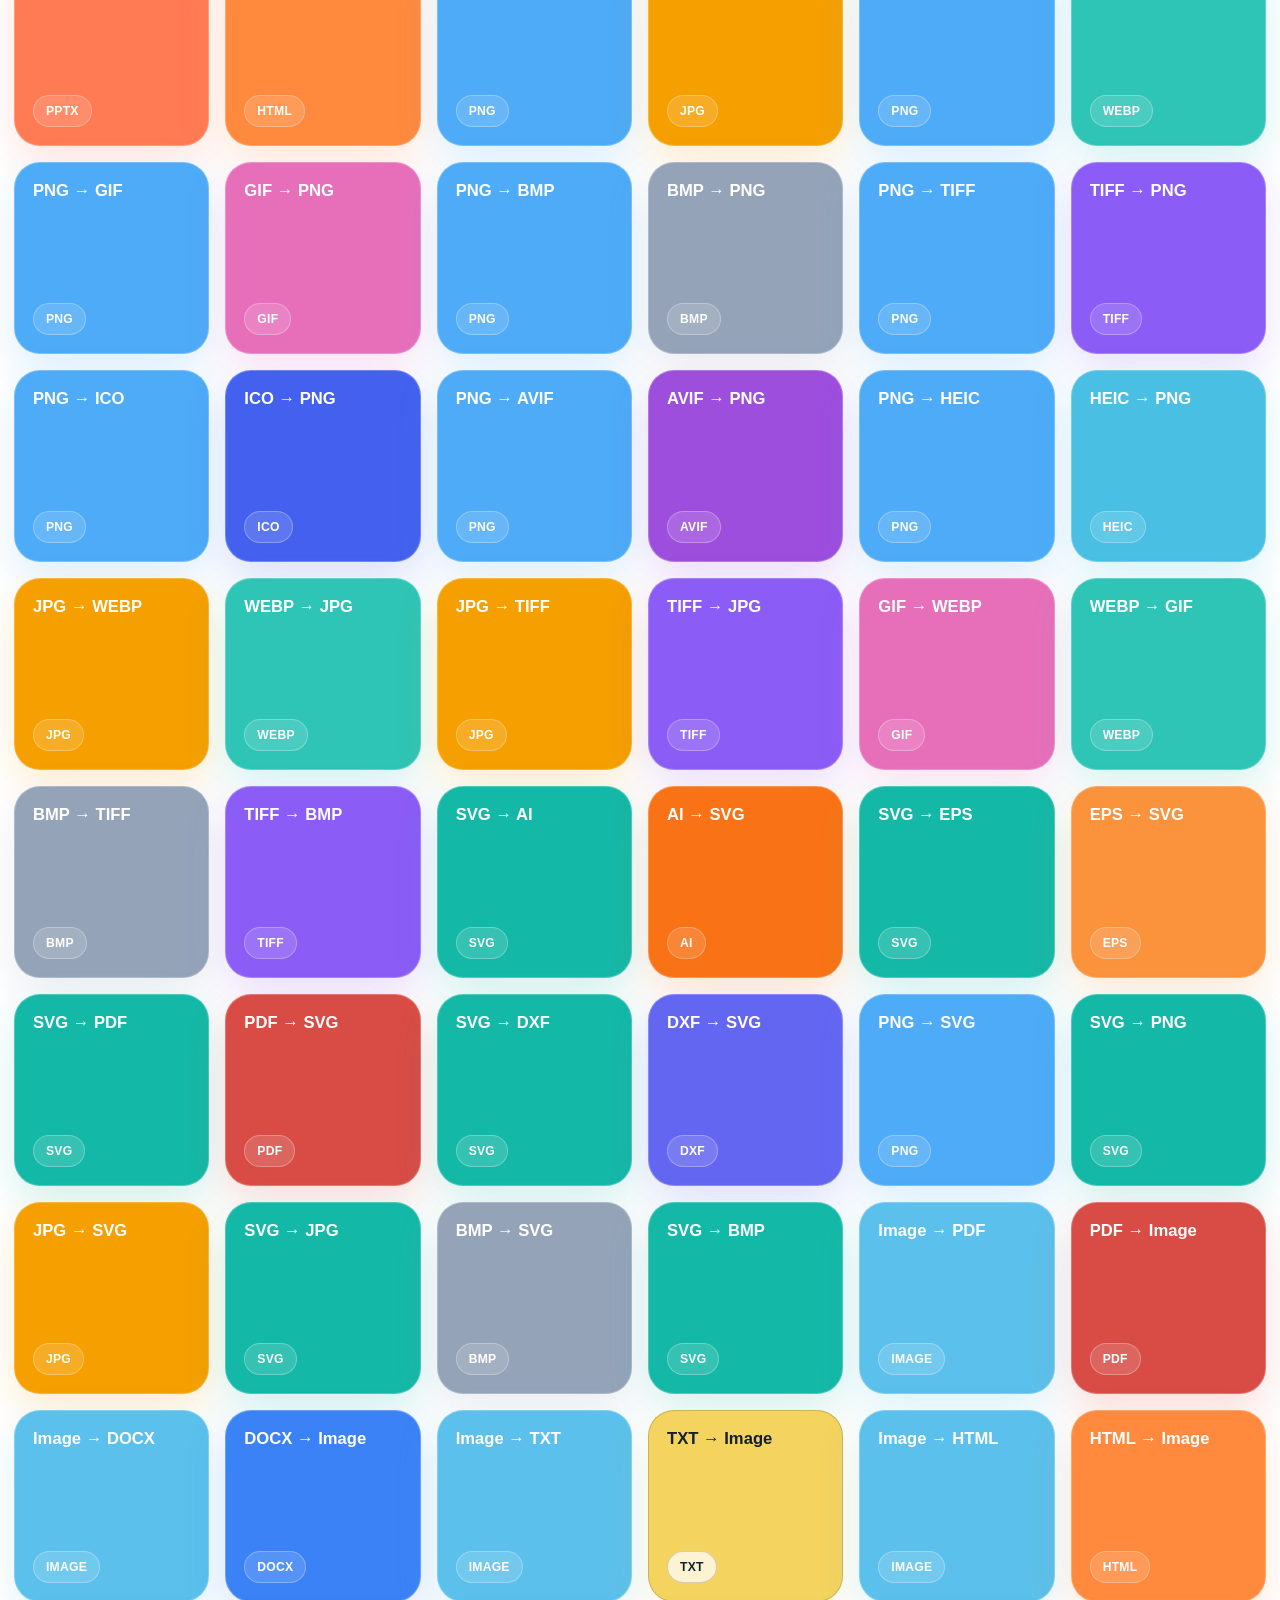
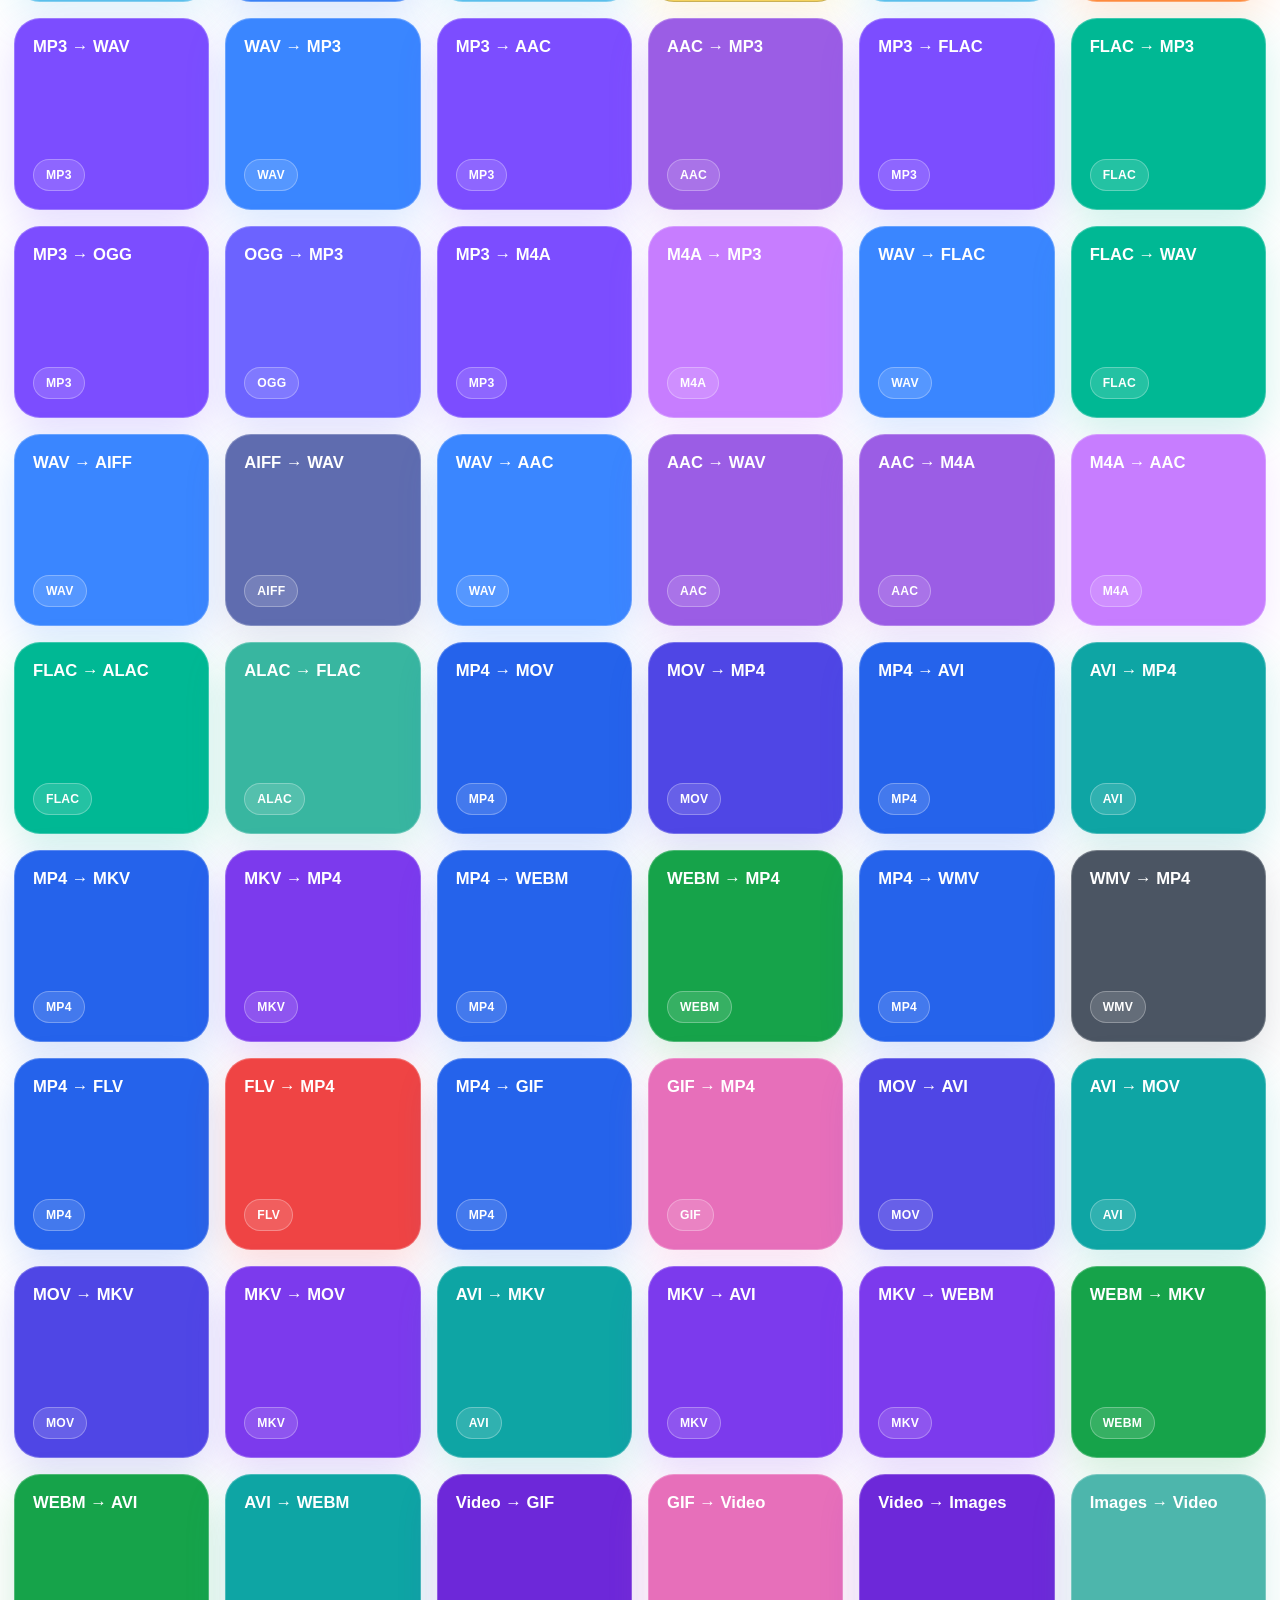
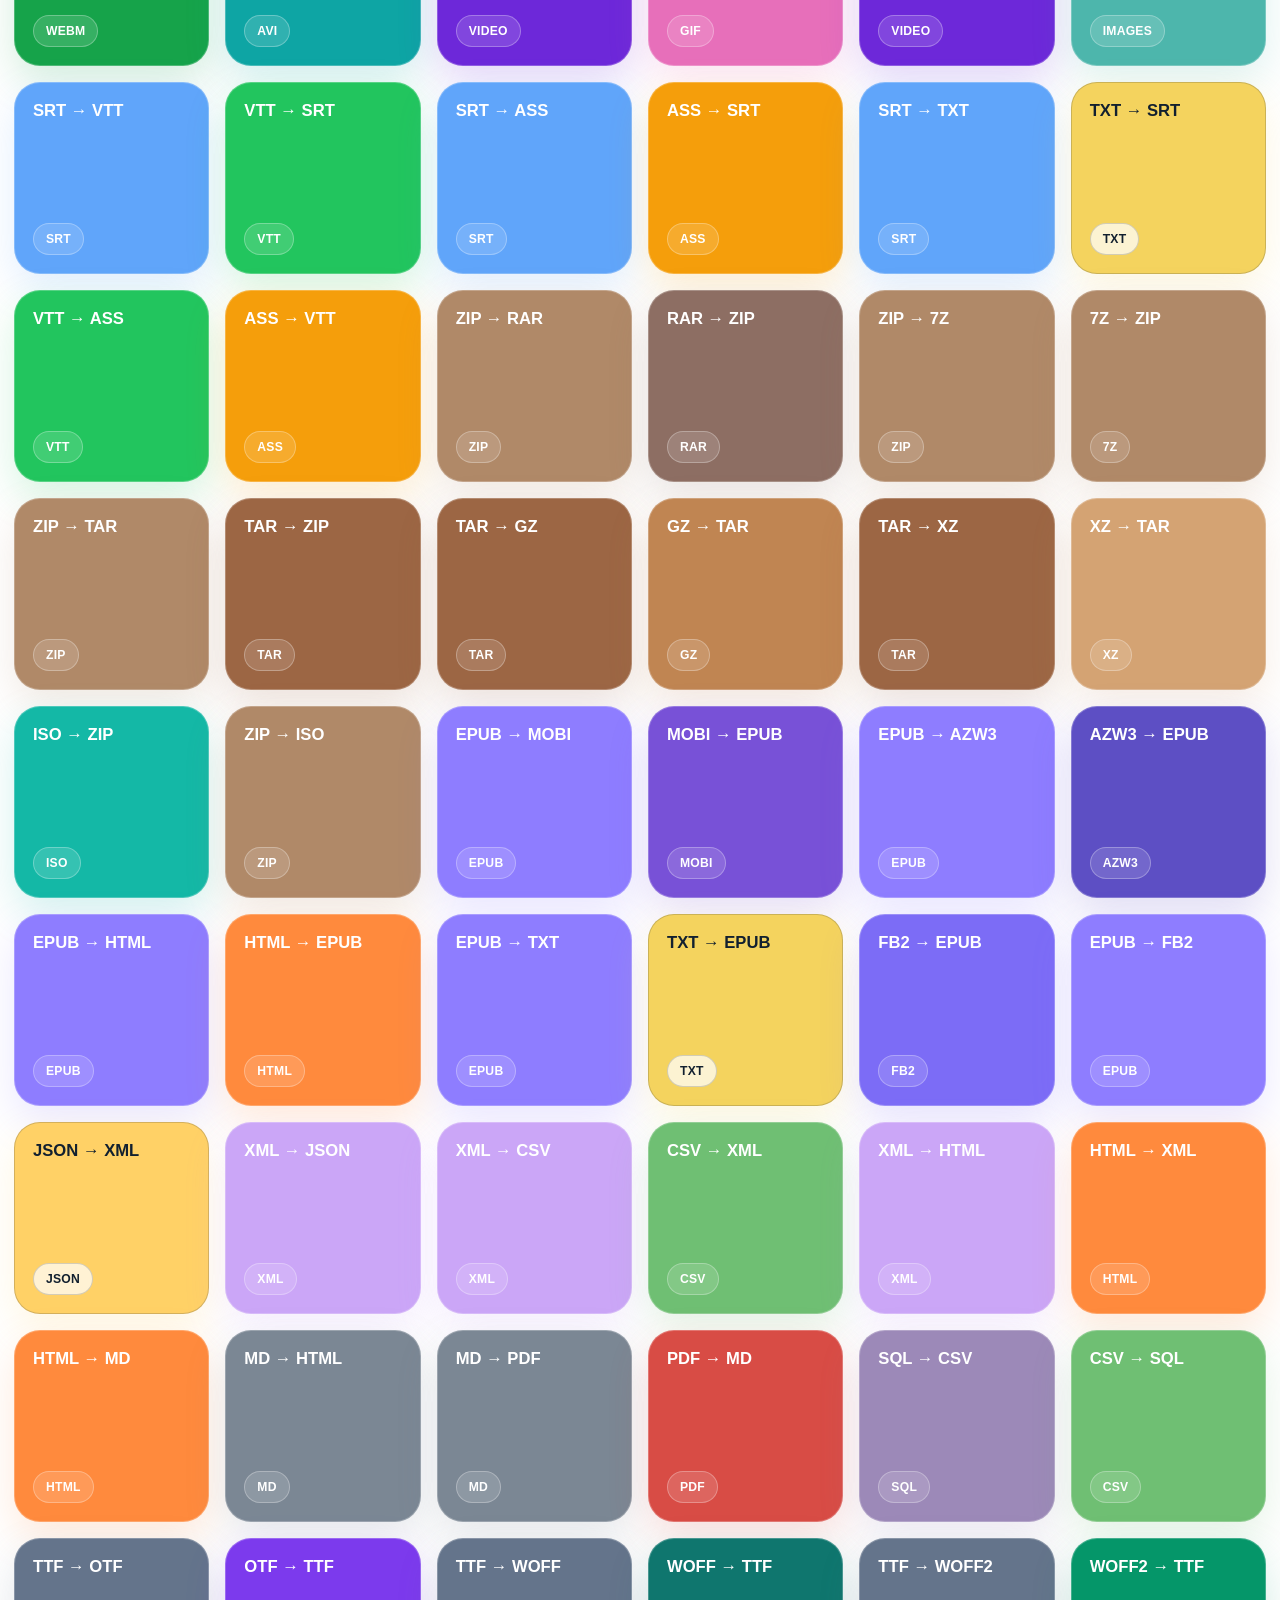
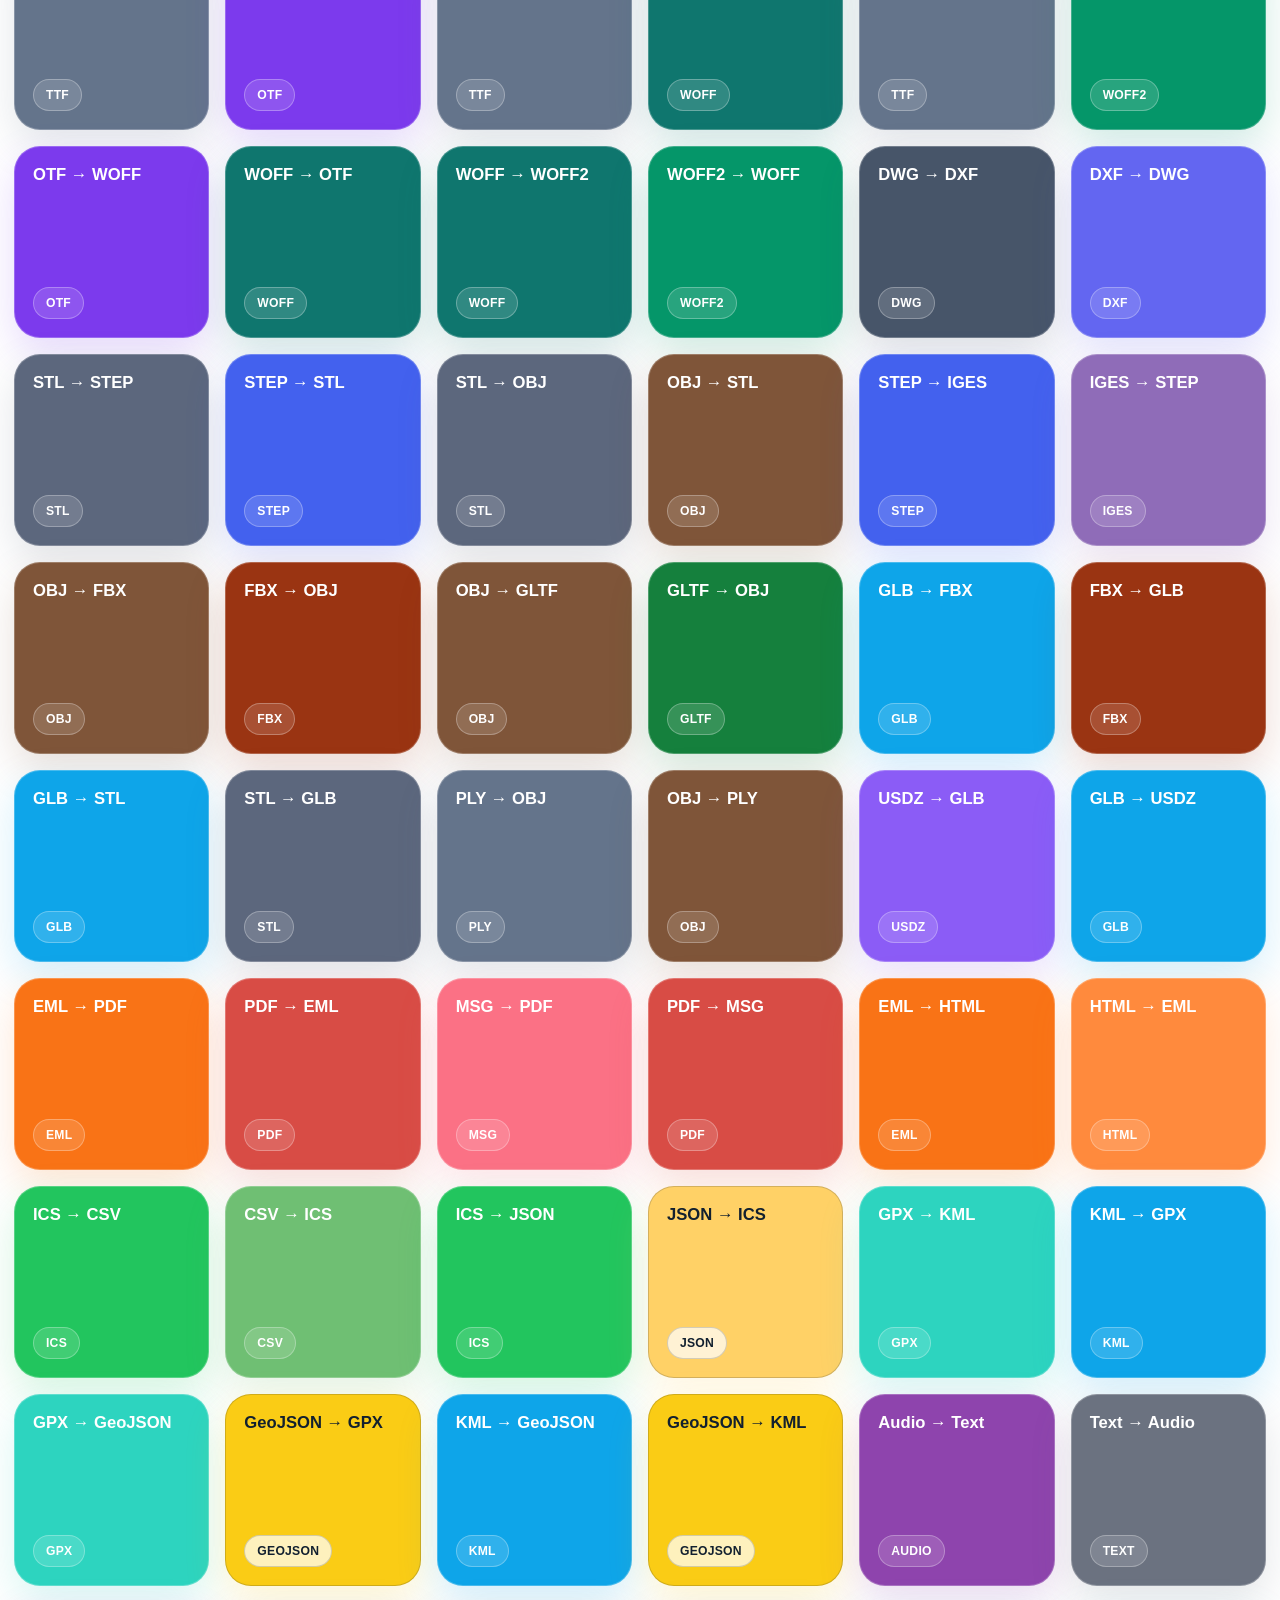
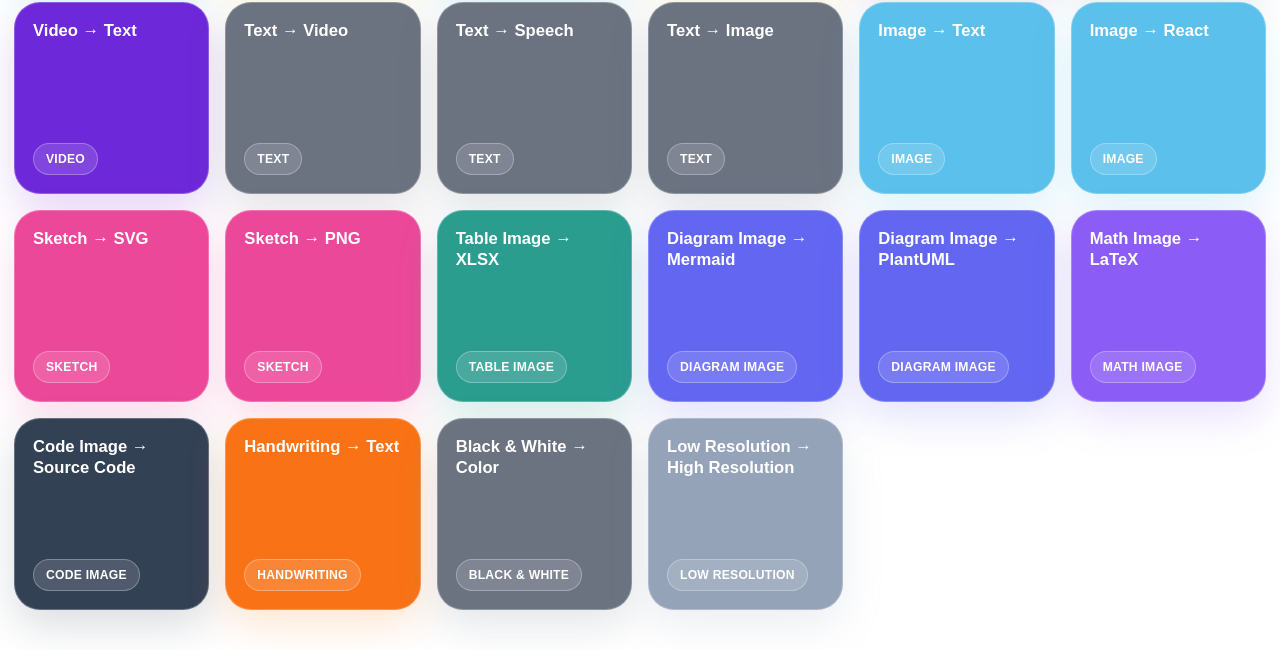
==== commit 9e8040bc: "Add static catalog fallback" ====
--- a/index.html
+++ b/index.html
@@ -23,6 +23,6 @@
       <div id="toast" class="toast" aria-live="polite"></div>
     </div>
 
-    <script src="app.js?v=4" defer></script>
+    <script src="app.js?v=5" defer></script>
   </body>
 </html>
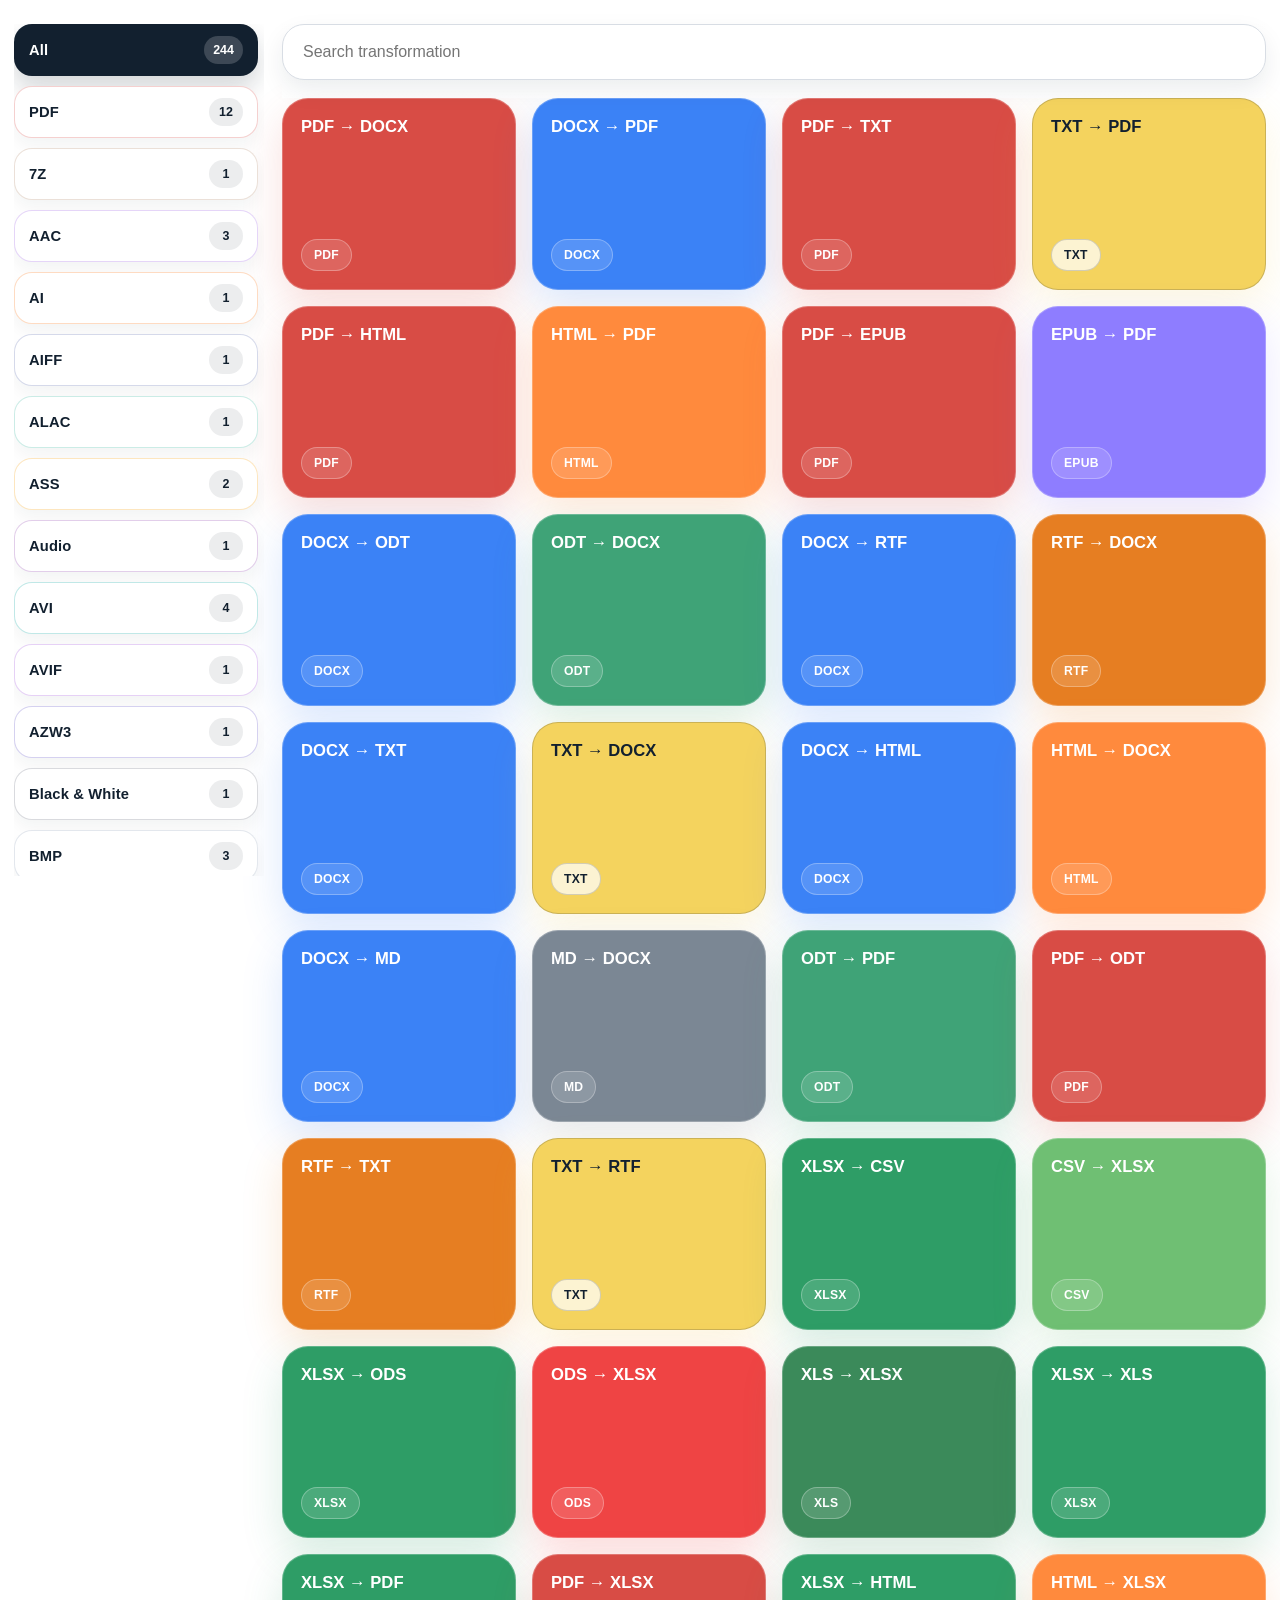
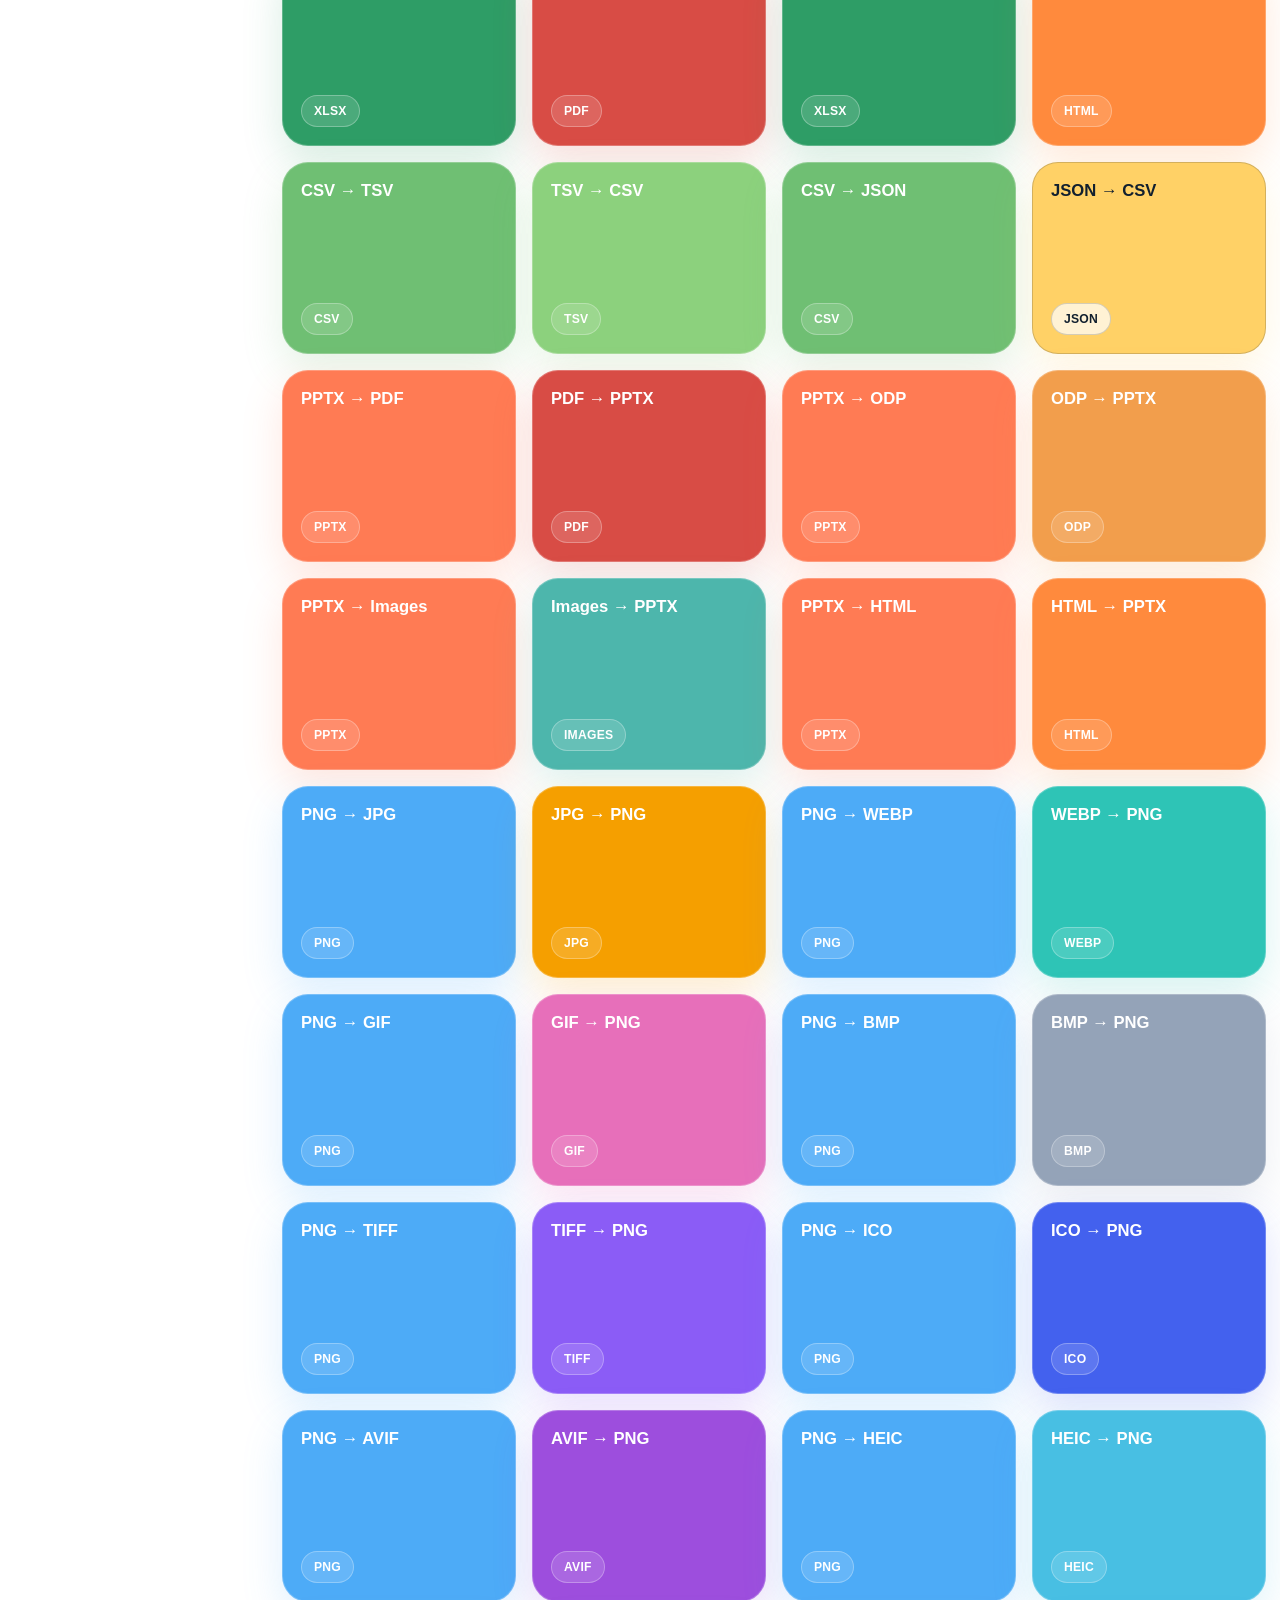
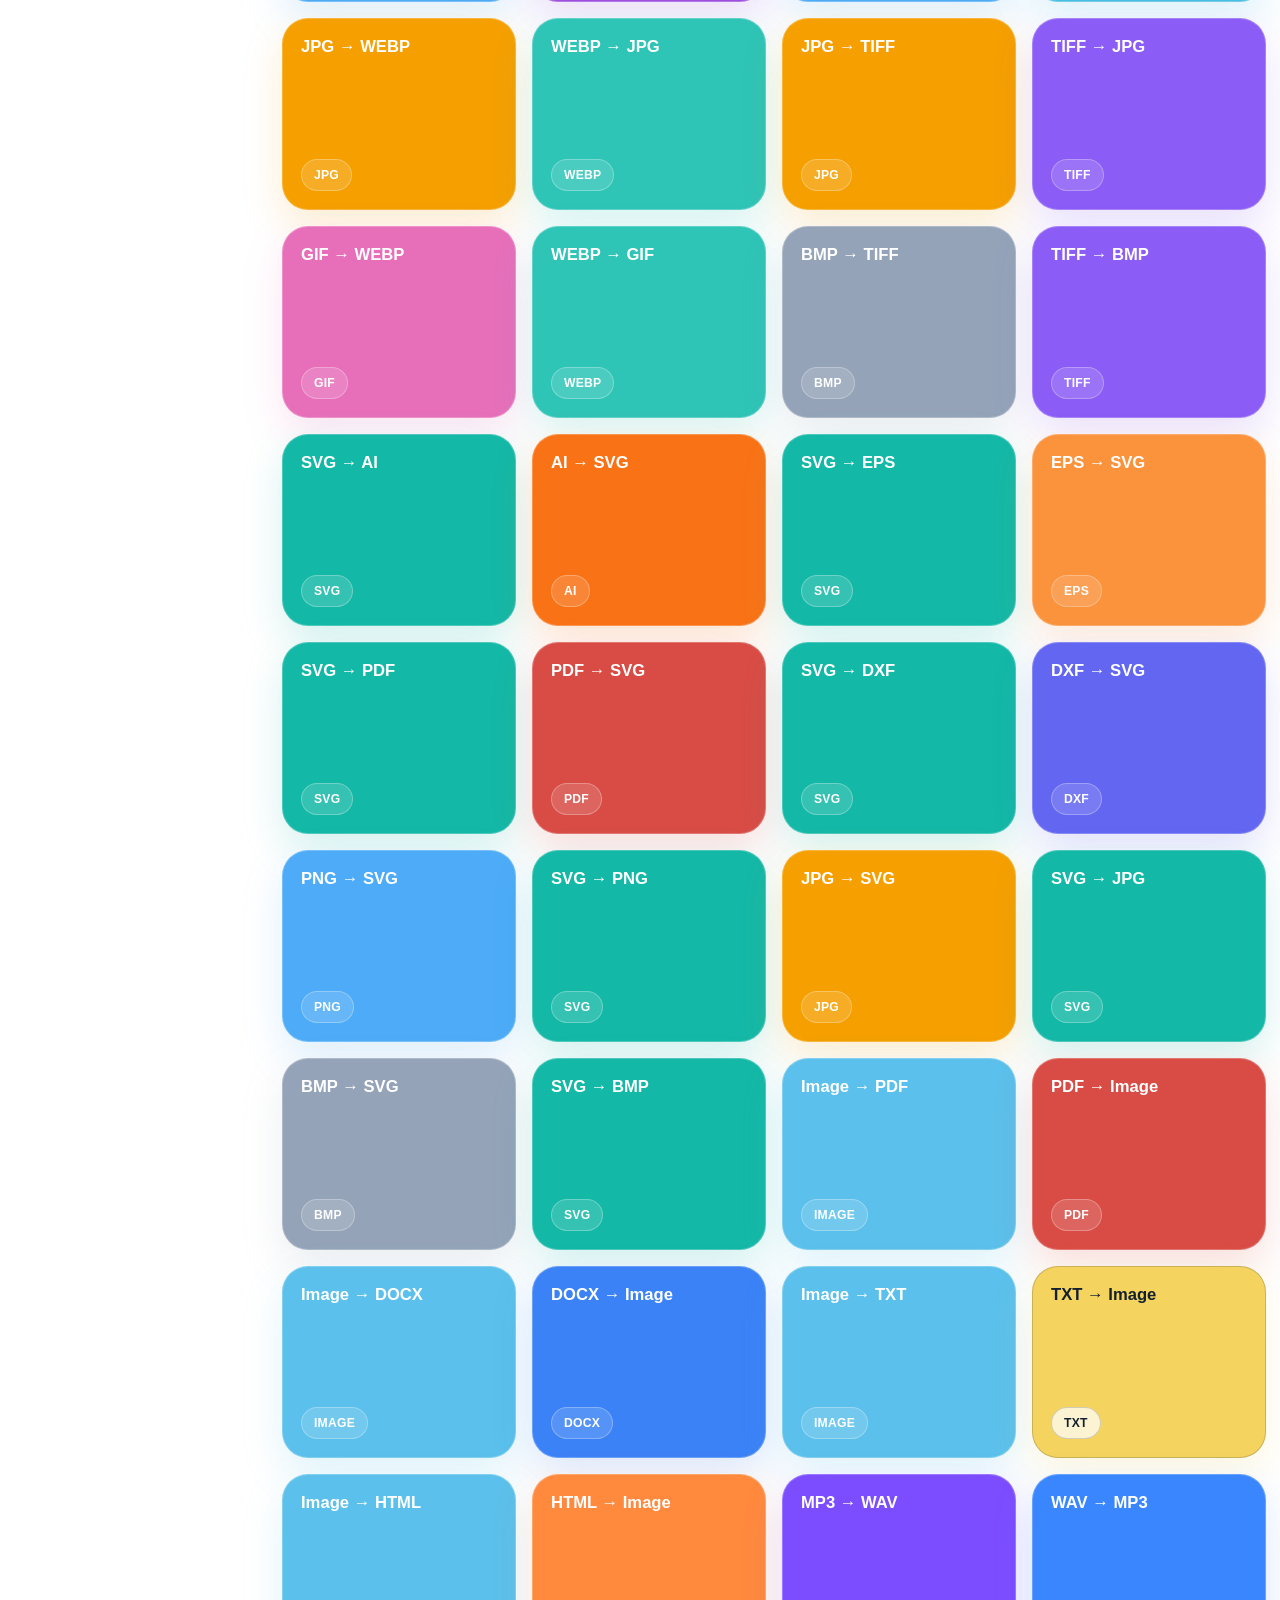
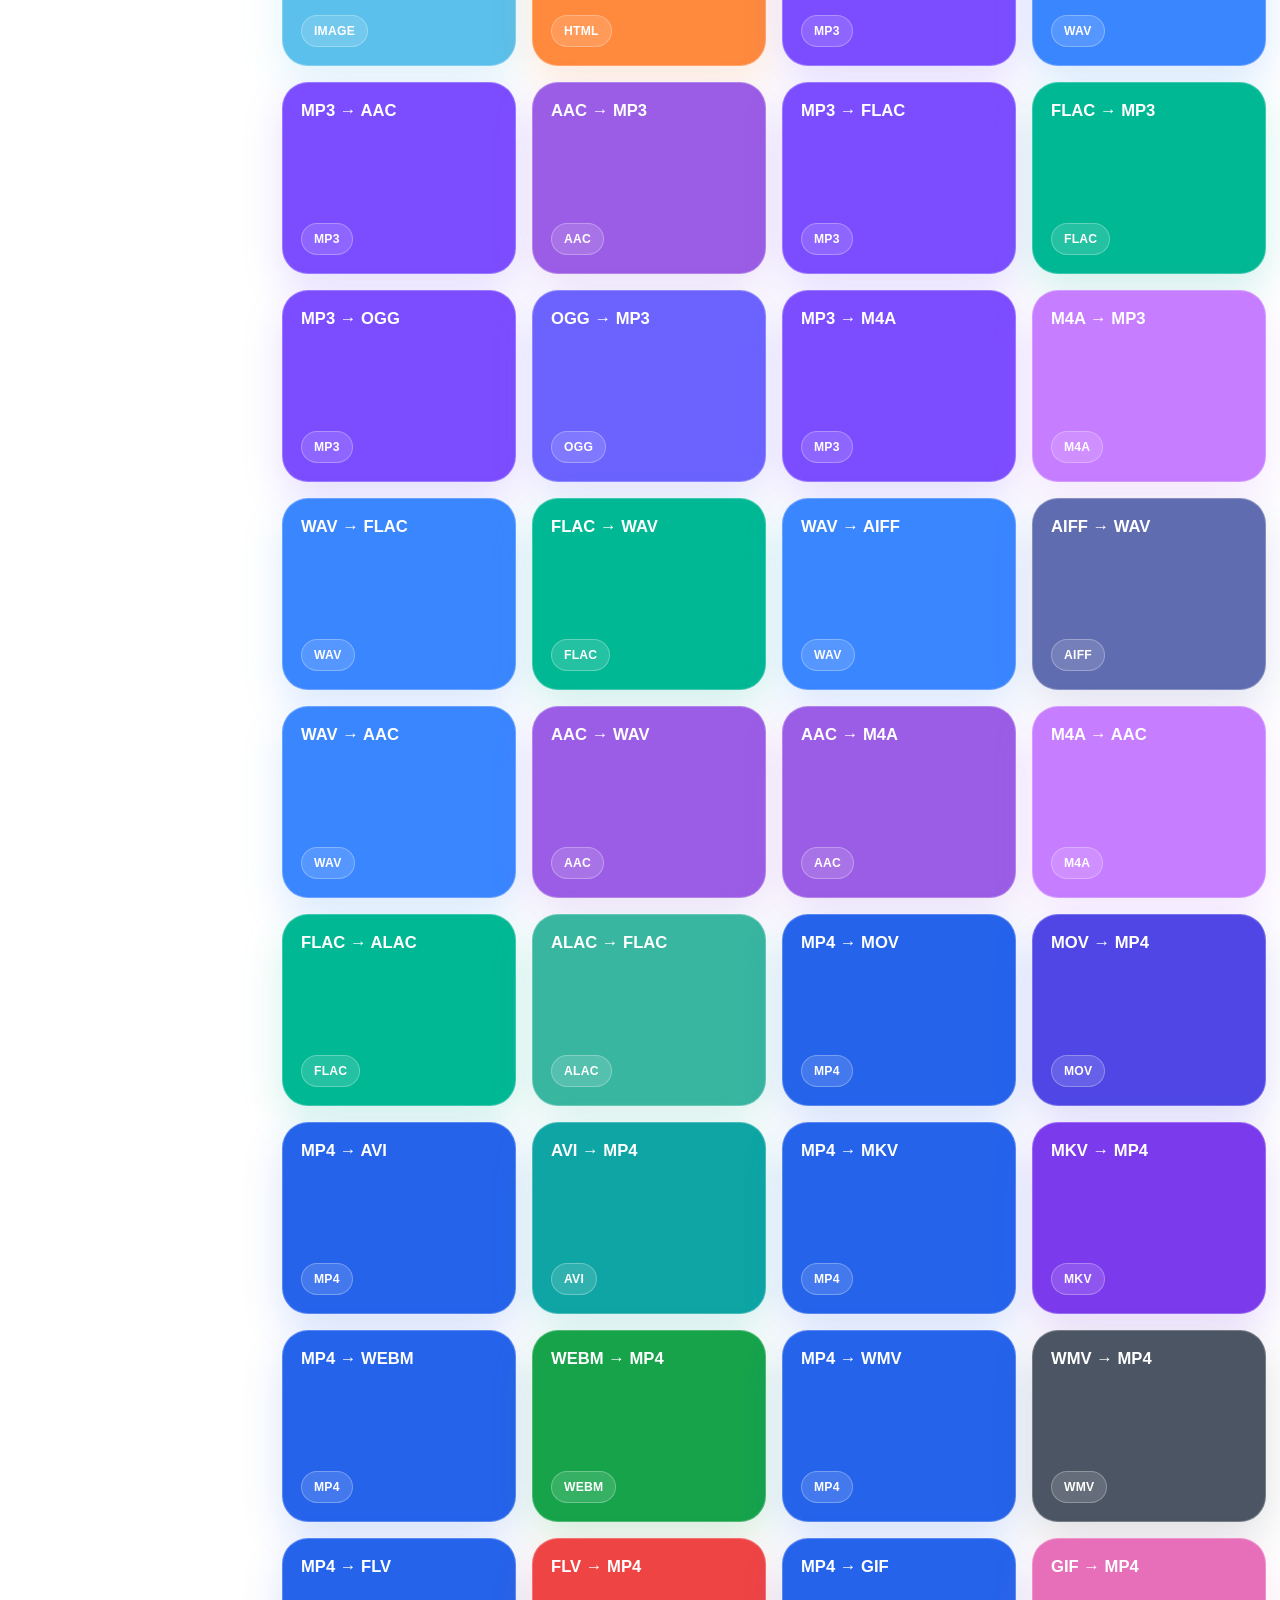
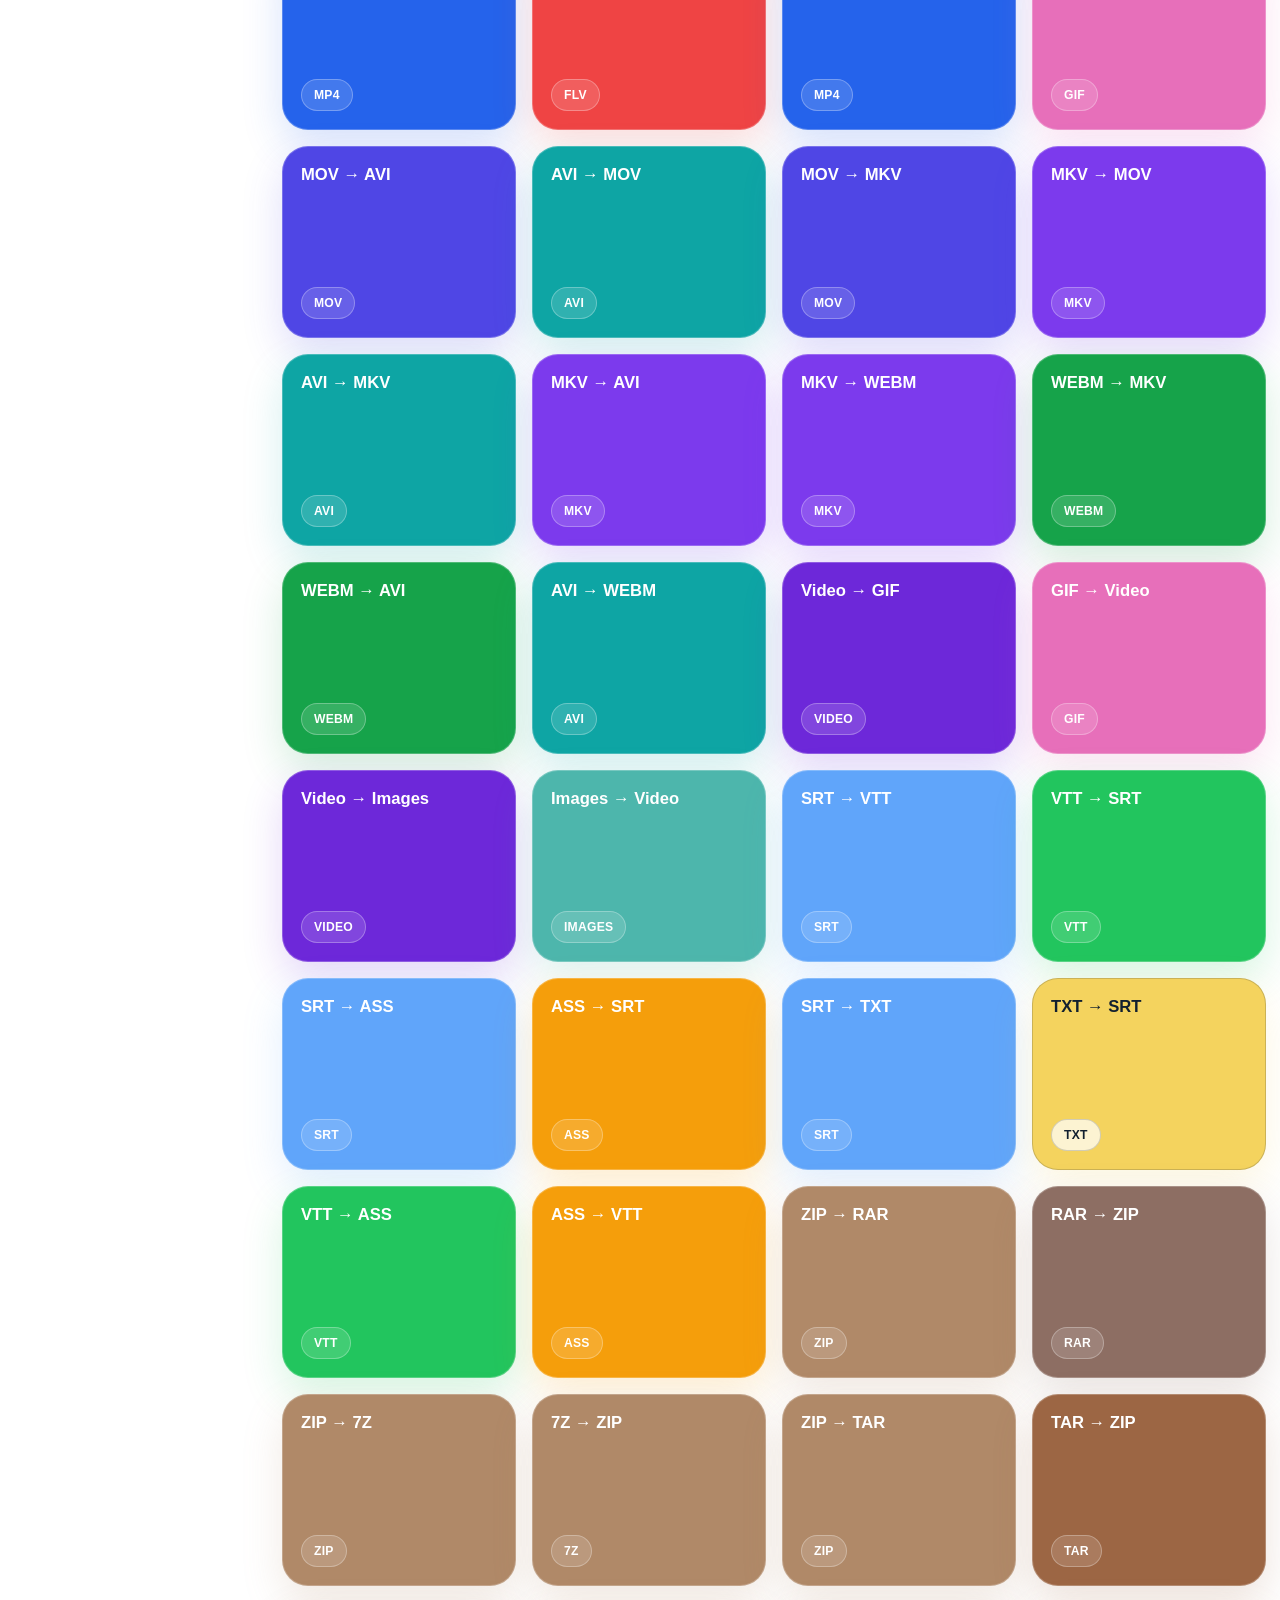
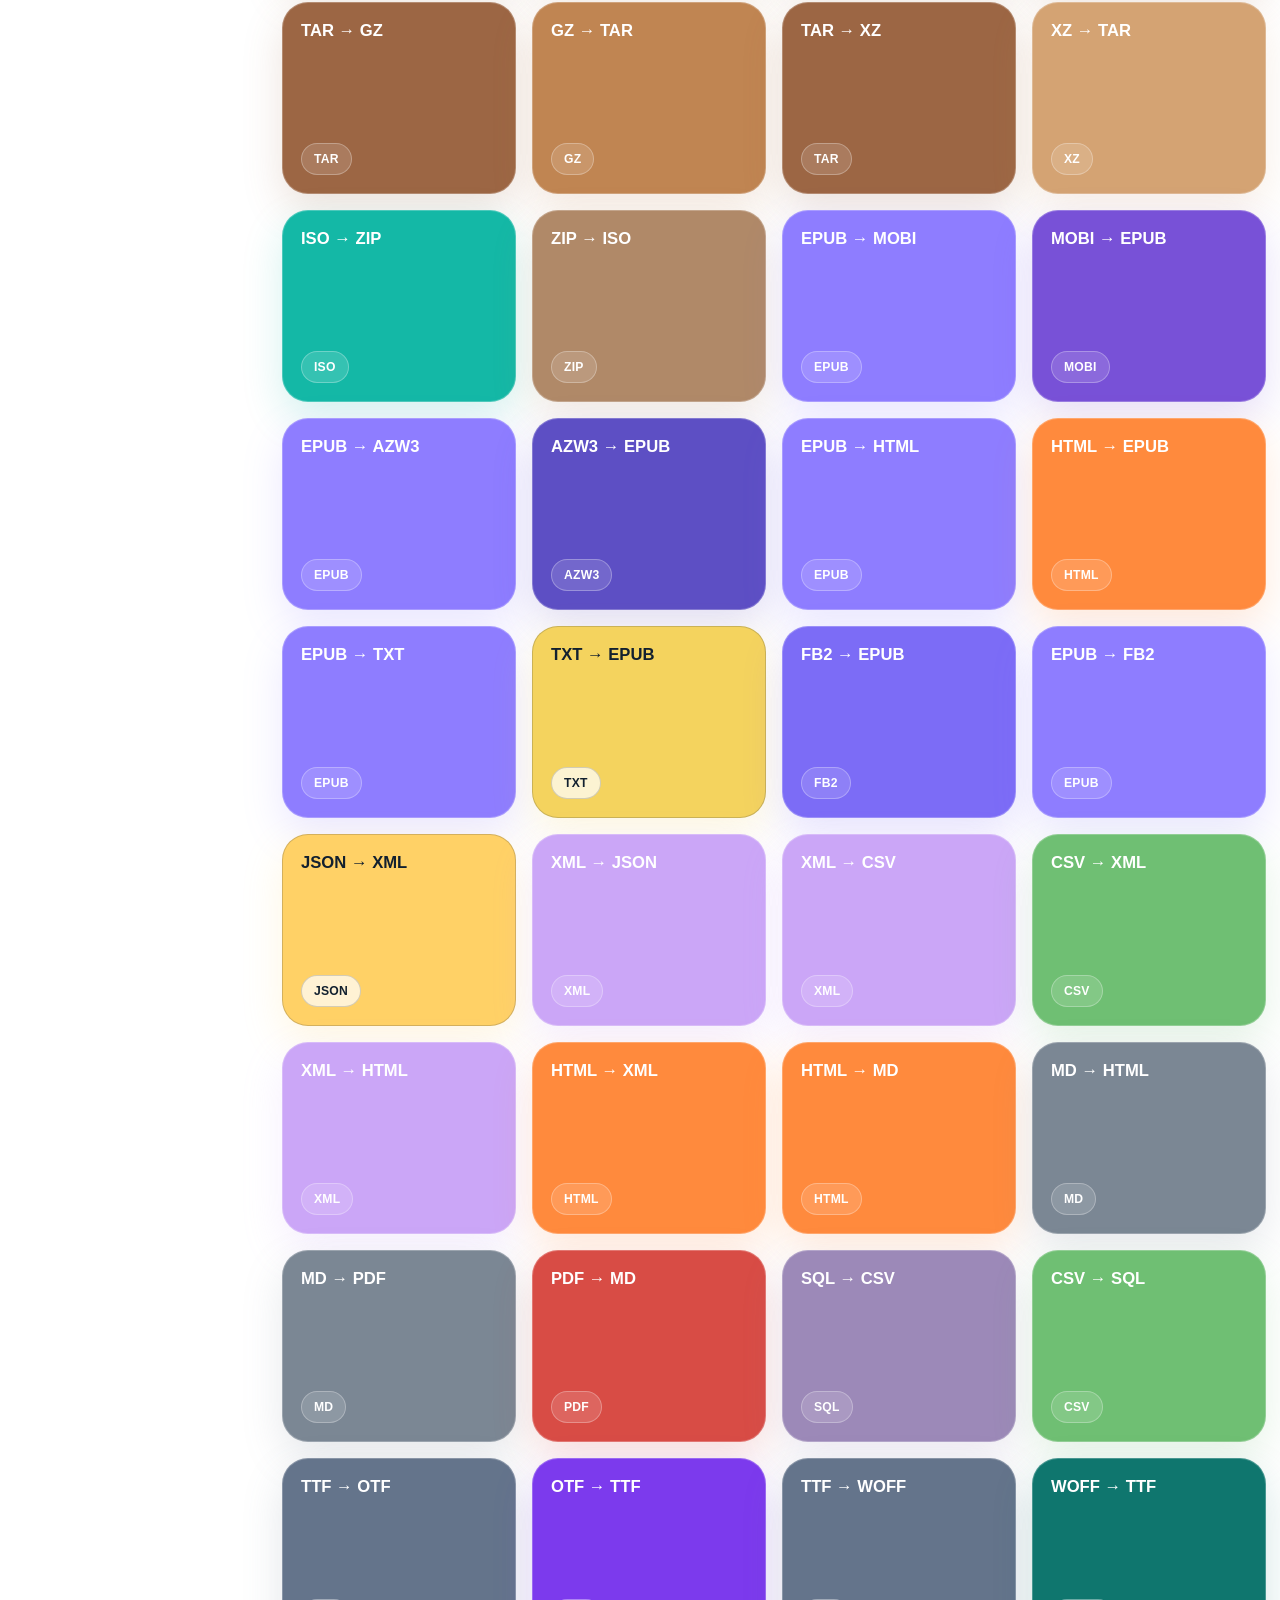
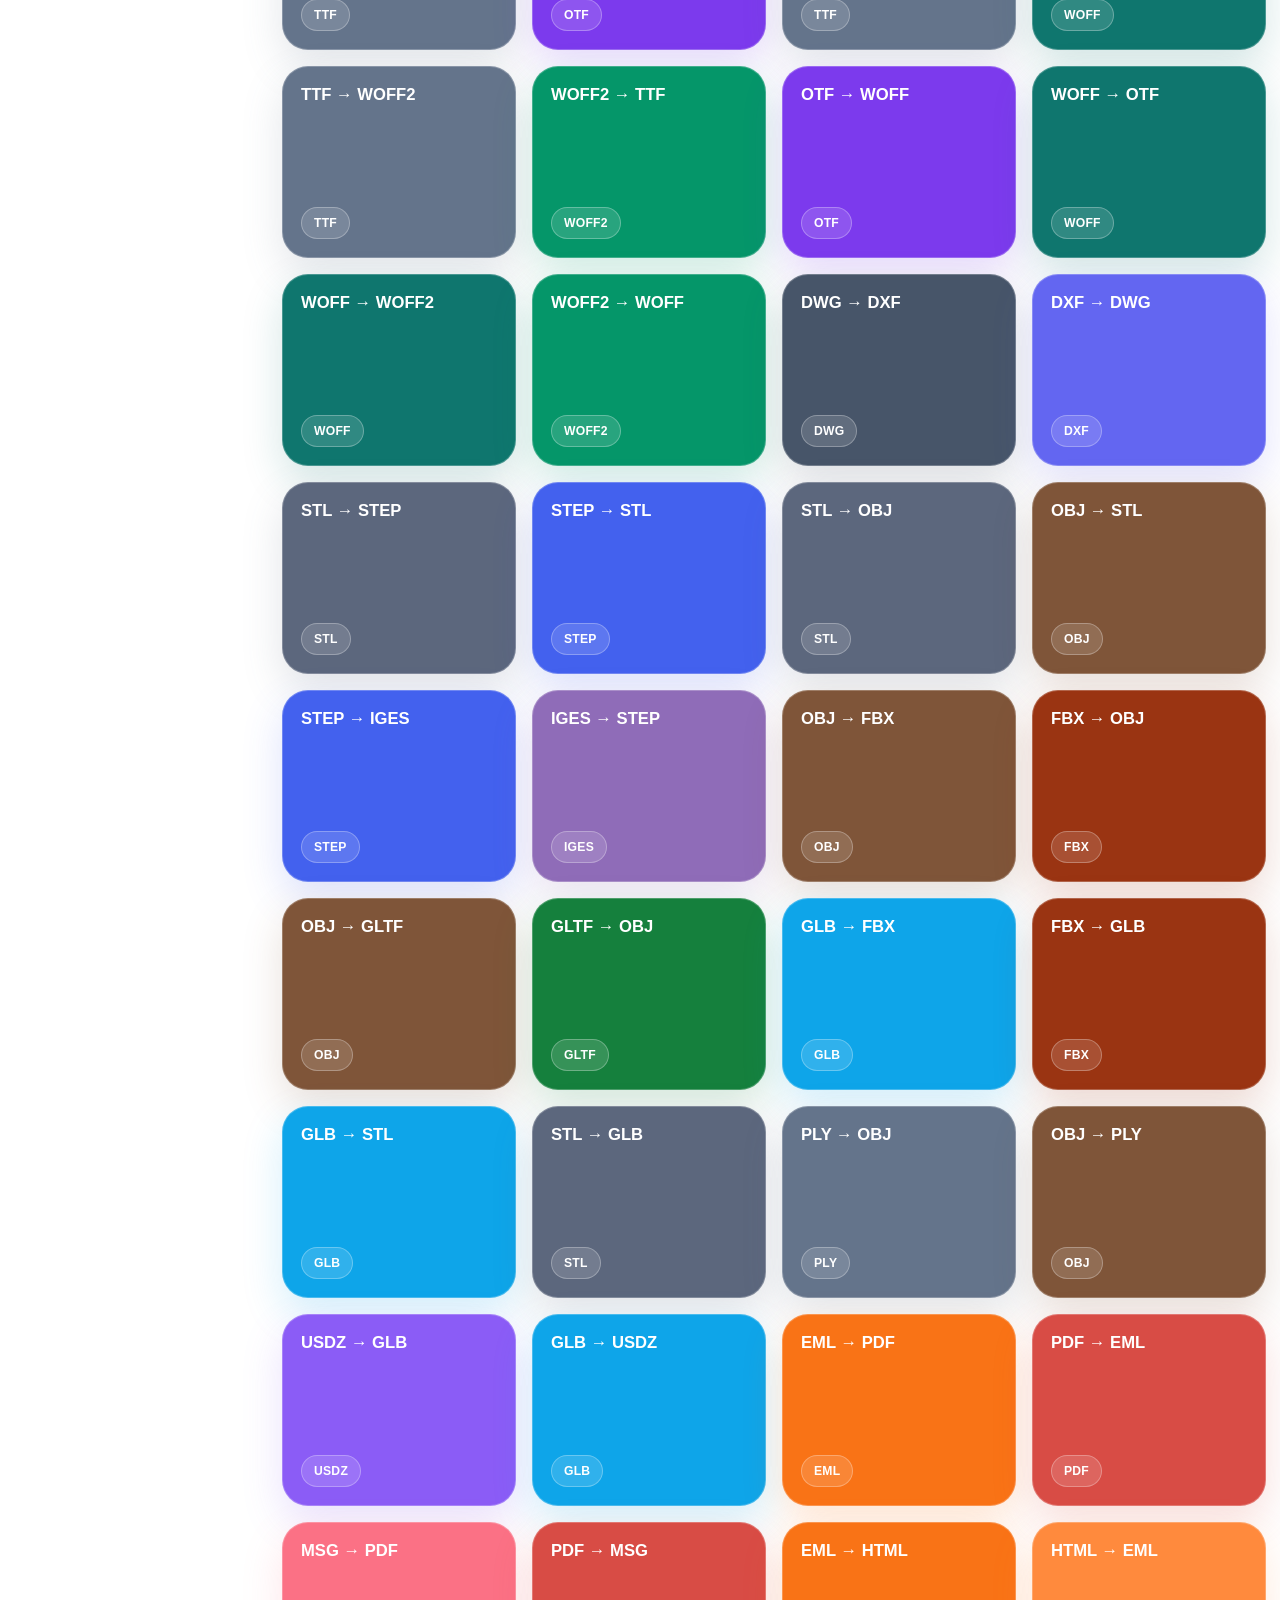
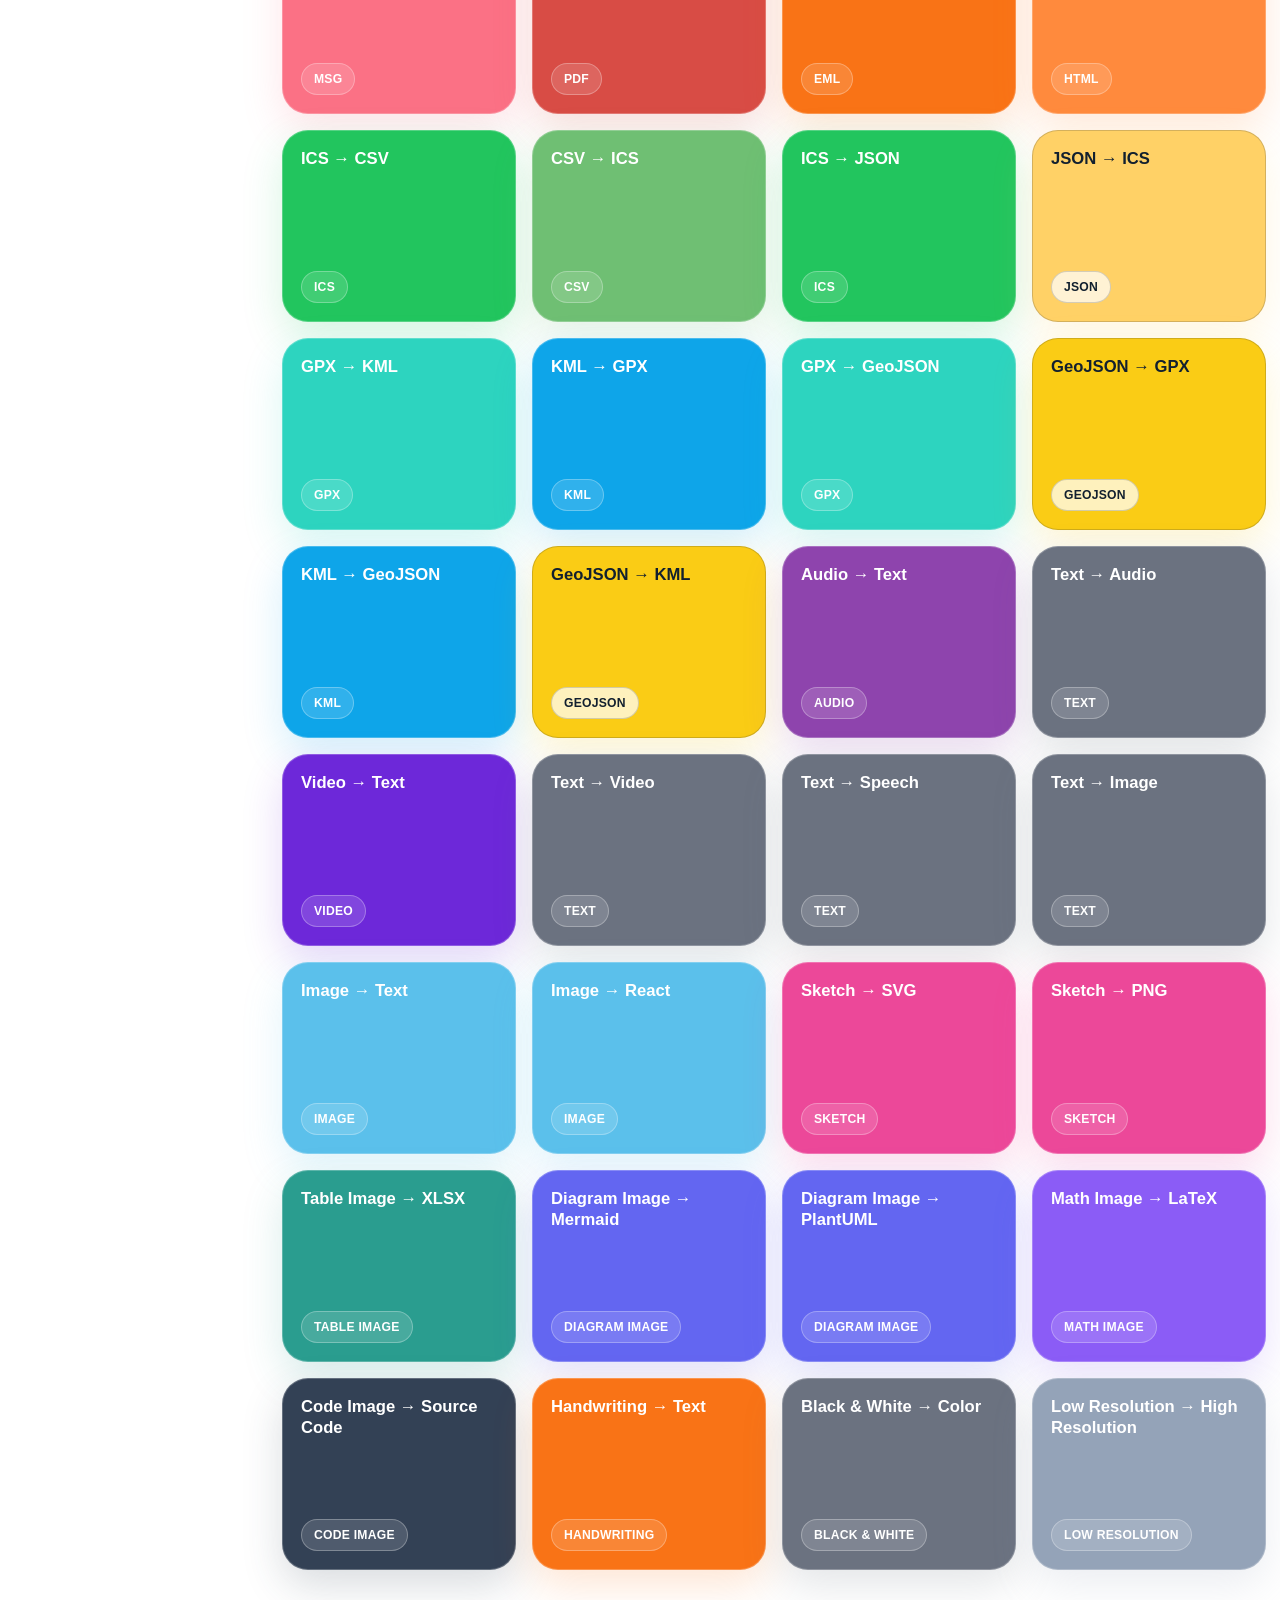
==== commit a4bd9e23: "Add source format sidebar filters" ====
--- a/index.html
+++ b/index.html
@@ -4,25 +4,33 @@
     <meta charset="utf-8">
     <meta name="viewport" content="width=device-width, initial-scale=1">
     <title>smartPDF</title>
-    <link rel="stylesheet" href="styles.css?v=3">
+    <link rel="stylesheet" href="styles.css?v=4">
   </head>
   <body>
     <div class="app-shell">
       <input id="file-input" name="file" type="file" hidden>
 
-      <div class="search-wrap">
-        <input
-          id="search-input"
-          type="search"
-          placeholder="Search transformation"
-          autocomplete="off"
-        >
+      <div class="app-layout">
+        <aside class="source-sidebar">
+          <div id="source-tabs" class="source-tabs" aria-label="Source format filters"></div>
+        </aside>
+
+        <div class="catalog-panel">
+          <div class="search-wrap">
+            <input
+              id="search-input"
+              type="search"
+              placeholder="Search transformation"
+              autocomplete="off"
+            >
+          </div>
+
+          <div id="conversion-grid" class="conversion-grid"></div>
+        </div>
       </div>
-
-      <div id="conversion-grid" class="conversion-grid"></div>
       <div id="toast" class="toast" aria-live="polite"></div>
     </div>
 
-    <script src="app.js?v=5" defer></script>
+    <script src="app.js?v=6" defer></script>
   </body>
 </html>
--- a/styles.css
+++ b/styles.css
@@ -31,6 +31,93 @@
   width: min(1440px, calc(100% - 28px));
   margin: 0 auto;
   padding: 24px 0 40px;
+}
+
+.app-layout {
+  display: grid;
+  grid-template-columns: minmax(210px, 250px) minmax(0, 1fr);
+  gap: 18px;
+  align-items: start;
+}
+
+.source-sidebar {
+  position: sticky;
+  top: 24px;
+  align-self: start;
+  min-width: 0;
+}
+
+.source-tabs {
+  display: flex;
+  flex-direction: column;
+  gap: 10px;
+  max-height: calc(100vh - 48px);
+  overflow: auto;
+  padding-right: 6px;
+}
+
+.source-tab {
+  width: 100%;
+  min-height: 52px;
+  border: 1px solid var(--tab-border, var(--line));
+  border-radius: 18px;
+  background: var(--surface);
+  color: var(--ink);
+  padding: 12px 14px;
+  display: flex;
+  align-items: center;
+  justify-content: space-between;
+  gap: 10px;
+  text-align: left;
+  cursor: pointer;
+  box-shadow: 0 8px 18px rgba(18, 32, 47, 0.05);
+  transition: transform 180ms ease, border-color 180ms ease, background-color 180ms ease, box-shadow 180ms ease;
+}
+
+.source-tab:hover {
+  transform: translateX(2px);
+  background: var(--tab-tint, rgba(18, 32, 47, 0.05));
+  border-color: var(--tab-border, var(--line-strong));
+}
+
+.source-tab.active {
+  background: var(--tab-accent, var(--line-strong));
+  color: var(--tab-ink, #ffffff);
+  border-color: transparent;
+  box-shadow: var(--tab-shadow, 0 12px 24px rgba(18, 32, 47, 0.16));
+}
+
+.source-tab-label,
+.source-tab-count {
+  position: relative;
+  z-index: 1;
+}
+
+.source-tab-label {
+  font-size: 0.92rem;
+  font-weight: 700;
+  letter-spacing: 0.01em;
+}
+
+.source-tab-count {
+  min-width: 34px;
+  min-height: 28px;
+  padding: 0 9px;
+  border-radius: 999px;
+  display: inline-flex;
+  align-items: center;
+  justify-content: center;
+  font-size: 0.78rem;
+  font-weight: 700;
+  background: rgba(18, 32, 47, 0.08);
+}
+
+.source-tab.active .source-tab-count {
+  background: rgba(255, 255, 255, 0.18);
+}
+
+.catalog-panel {
+  min-width: 0;
 }
 
 .search-wrap {
@@ -55,6 +142,7 @@
 }
 
 .search-wrap input:focus,
+.source-tab:focus-visible,
 .conversion-select:focus-visible,
 .action-chip:focus-visible {
   border-color: var(--line-strong);
@@ -223,6 +311,29 @@
   box-shadow: var(--shadow);
 }
 
+@media (max-width: 960px) {
+  .app-layout {
+    grid-template-columns: 1fr;
+  }
+
+  .source-sidebar {
+    position: static;
+  }
+
+  .source-tabs {
+    flex-direction: row;
+    max-height: none;
+    overflow-x: auto;
+    overflow-y: hidden;
+    padding: 0 0 6px;
+  }
+
+  .source-tab {
+    flex: 0 0 auto;
+    min-width: max-content;
+  }
+}
+
 @media (max-width: 720px) {
   .app-shell {
     width: min(100% - 20px, 1440px);
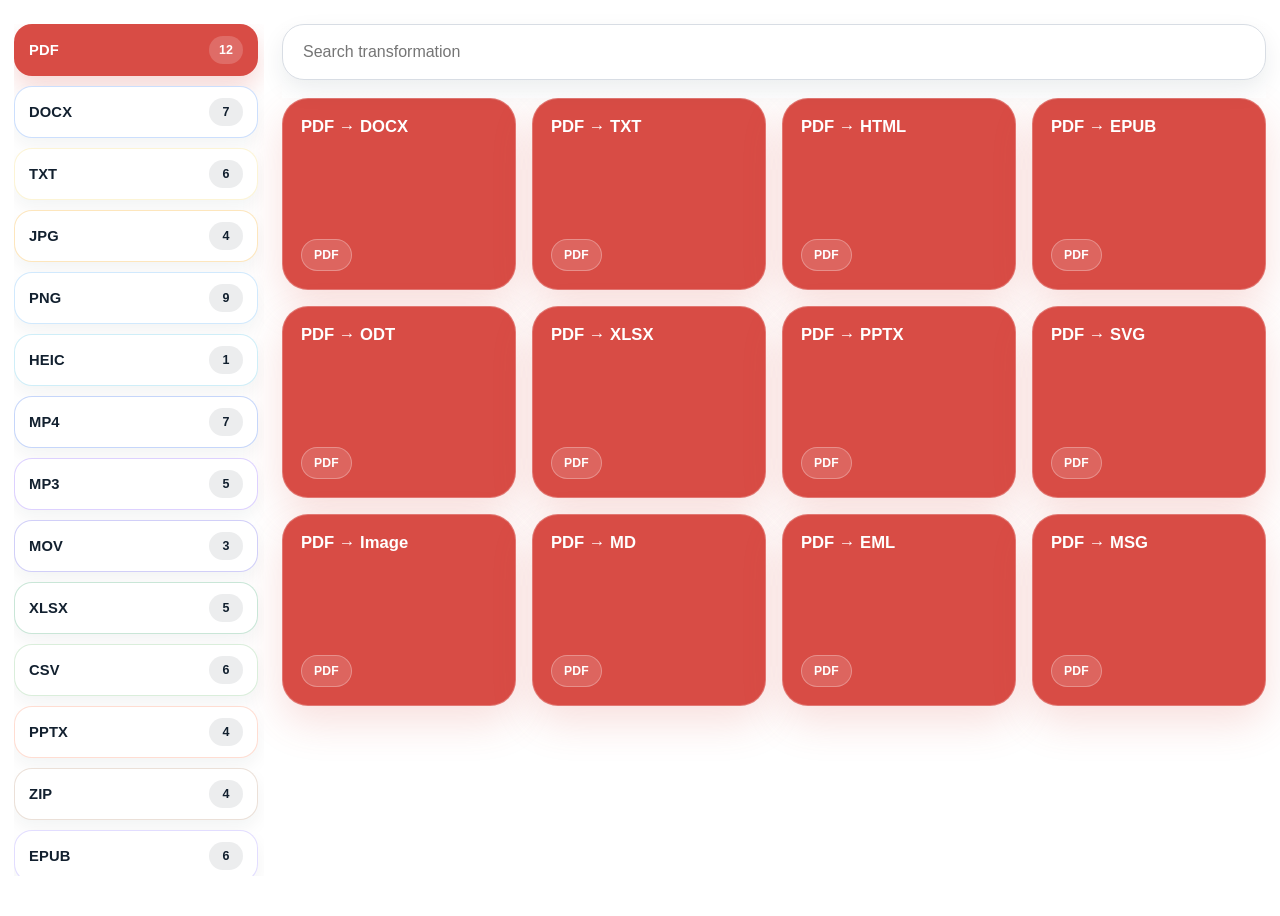
==== commit 45c3344d: "Limit catalog to selected source tabs" ====
--- a/index.html
+++ b/index.html
@@ -31,6 +31,6 @@
       <div id="toast" class="toast" aria-live="polite"></div>
     </div>
 
-    <script src="app.js?v=6" defer></script>
+    <script src="app.js?v=7" defer></script>
   </body>
 </html>
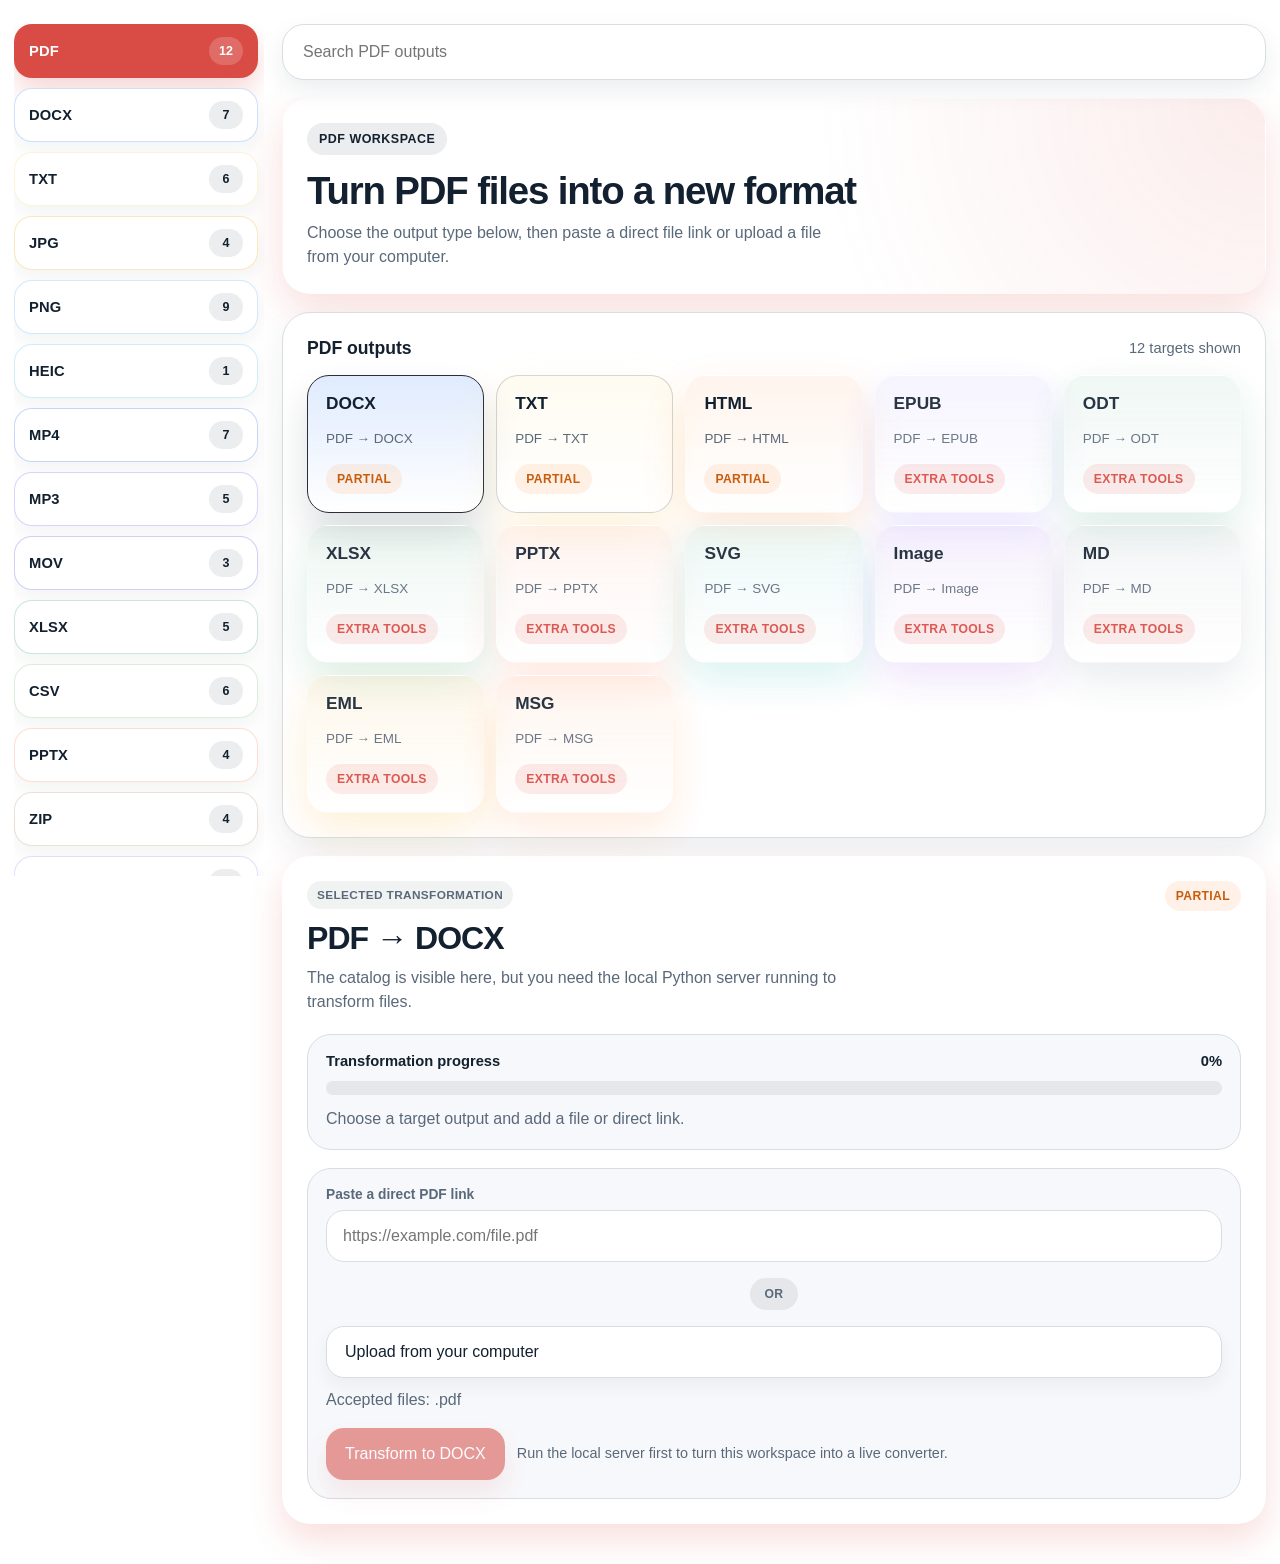
==== commit 806562e0: "Add dedicated conversion workspace" ====
--- a/index.html
+++ b/index.html
@@ -4,7 +4,7 @@
     <meta charset="utf-8">
     <meta name="viewport" content="width=device-width, initial-scale=1">
     <title>smartPDF</title>
-    <link rel="stylesheet" href="styles.css?v=4">
+    <link rel="stylesheet" href="styles.css?v=5">
   </head>
   <body>
     <div class="app-shell">
@@ -20,17 +20,17 @@
             <input
               id="search-input"
               type="search"
-              placeholder="Search transformation"
+              placeholder="Search outputs"
               autocomplete="off"
             >
           </div>
 
-          <div id="conversion-grid" class="conversion-grid"></div>
+          <div id="workspace-shell" class="workspace-shell"></div>
         </div>
       </div>
       <div id="toast" class="toast" aria-live="polite"></div>
     </div>
 
-    <script src="app.js?v=7" defer></script>
+    <script src="app.js?v=8" defer></script>
   </body>
 </html>
--- a/styles.css
+++ b/styles.css
@@ -1,6 +1,7 @@
 :root {
   --bg: #ffffff;
   --surface: #ffffff;
+  --surface-soft: #f7f8fb;
   --line: #d8dde4;
   --line-strong: #2a2f36;
   --ink: #12202f;
@@ -27,6 +28,11 @@
   min-height: 100vh;
 }
 
+button,
+input {
+  font: inherit;
+}
+
 .app-shell {
   width: min(1440px, calc(100% - 28px));
   margin: 0 auto;
@@ -58,7 +64,7 @@
 
 .source-tab {
   width: 100%;
-  min-height: 52px;
+  min-height: 54px;
   border: 1px solid var(--tab-border, var(--line));
   border-radius: 18px;
   background: var(--surface);
@@ -143,131 +149,414 @@
 
 .search-wrap input:focus,
 .source-tab:focus-visible,
-.conversion-select:focus-visible,
-.action-chip:focus-visible {
+.target-card:focus-visible,
+.upload-button:focus-visible,
+.transform-button:focus-visible,
+.download-button:focus-visible,
+.field-input:focus-visible,
+.result-name:focus-visible {
   border-color: var(--line-strong);
   box-shadow: 0 0 0 3px rgba(59, 130, 246, 0.12);
-}
-
-.conversion-grid {
+  outline: none;
+}
+
+.workspace-shell {
+  display: flex;
+  flex-direction: column;
+  gap: 18px;
+}
+
+.workspace-hero,
+.target-section,
+.converter-app,
+.empty-state {
+  border: 1px solid var(--line);
+  border-radius: 28px;
+  background: var(--surface);
+  box-shadow: var(--shadow);
+}
+
+.workspace-hero {
+  padding: 24px;
+  border-color: var(--hero-border, var(--line));
+  box-shadow: var(--hero-shadow, var(--shadow));
+  background:
+    radial-gradient(circle at top right, var(--hero-tint, rgba(18, 32, 47, 0.08)), transparent 45%),
+    var(--surface);
+}
+
+.hero-badge {
+  display: inline-flex;
+  align-items: center;
+  min-height: 32px;
+  padding: 0 12px;
+  border-radius: 999px;
+  background: rgba(18, 32, 47, 0.08);
+  color: var(--ink);
+  font-size: 0.78rem;
+  font-weight: 700;
+  letter-spacing: 0.04em;
+  text-transform: uppercase;
+}
+
+.hero-title,
+.section-title,
+.converter-title {
+  margin: 0;
+}
+
+.hero-title {
+  margin-top: 16px;
+  font-size: clamp(1.6rem, 3vw, 2.5rem);
+  line-height: 1.04;
+  letter-spacing: -0.03em;
+}
+
+.hero-text,
+.section-text,
+.converter-text,
+.progress-text,
+.upload-meta,
+.helper-note,
+.result-meta {
+  margin: 0;
+  color: var(--muted);
+  line-height: 1.5;
+}
+
+.hero-text {
+  margin-top: 10px;
+  max-width: 58ch;
+}
+
+.target-section,
+.converter-app {
+  padding: 24px;
+}
+
+.section-header {
+  display: flex;
+  align-items: end;
+  justify-content: space-between;
+  gap: 12px;
+  margin-bottom: 16px;
+}
+
+.section-title {
+  font-size: 1.1rem;
+  font-weight: 700;
+}
+
+.section-text {
+  font-size: 0.92rem;
+}
+
+.target-grid {
   display: grid;
-  grid-template-columns: repeat(auto-fit, minmax(185px, 1fr));
-  gap: 16px;
-  align-items: stretch;
-}
-
-.conversion-card {
-  border: 1px solid var(--card-border, var(--line));
-  border-radius: 26px;
-  background: var(--card-bg, #f7f8fa);
-  color: var(--card-ink, var(--ink));
-  min-height: 190px;
-  box-shadow: var(--card-shadow, var(--shadow));
-  overflow: visible;
-  transition: transform 180ms ease, border-color 180ms ease, box-shadow 180ms ease;
-}
-
-.conversion-card:hover {
-  transform: translateY(-2px);
-  box-shadow: 0 20px 36px rgba(18, 32, 47, 0.12);
-}
-
-.conversion-card.active {
-  border-color: var(--card-ink, var(--line-strong));
-}
-
-.conversion-card.unavailable {
-  opacity: 1;
-}
-
-.conversion-select {
-  width: 100%;
-  min-height: 190px;
-  border: 0;
-  background: transparent;
-  color: inherit;
+  grid-template-columns: repeat(auto-fit, minmax(170px, 1fr));
+  gap: 12px;
+}
+
+.target-card {
+  border: 1px solid var(--target-border, var(--line));
+  border-radius: 22px;
+  background: linear-gradient(180deg, var(--target-tint, rgba(18, 32, 47, 0.06)), rgba(255, 255, 255, 0.9));
+  min-height: 138px;
   padding: 18px;
   display: flex;
   flex-direction: column;
+  align-items: flex-start;
   justify-content: space-between;
-  align-items: flex-start;
+  gap: 12px;
   text-align: left;
   cursor: pointer;
-  border-radius: 26px;
-  position: relative;
-  z-index: 1;
-  overflow: visible;
-  visibility: visible;
-}
-
-.conversion-title {
-  display: block;
-  max-width: 100%;
-  font-size: 1.04rem;
-  font-weight: 700;
-  line-height: 1.24;
-  word-break: break-word;
-  overflow: visible;
-  opacity: 1;
-  visibility: visible;
-}
-
-.conversion-source {
+  box-shadow: var(--target-shadow, var(--shadow));
+  transition: transform 180ms ease, border-color 180ms ease, box-shadow 180ms ease;
+}
+
+.target-card:hover {
+  transform: translateY(-2px);
+  box-shadow: 0 18px 32px rgba(18, 32, 47, 0.12);
+}
+
+.target-card.active {
+  border-color: var(--line-strong);
+  box-shadow: 0 20px 36px rgba(18, 32, 47, 0.14);
+}
+
+.target-card-label {
+  font-size: 1.08rem;
+  font-weight: 700;
+  line-height: 1.15;
+  color: var(--ink);
+}
+
+.target-card-route {
+  color: var(--muted);
+  font-size: 0.84rem;
+  line-height: 1.4;
+}
+
+.target-card-status,
+.workspace-status {
   display: inline-flex;
   align-items: center;
   justify-content: center;
+  min-height: 30px;
+  padding: 0 11px;
+  border-radius: 999px;
+  font-size: 0.76rem;
+  font-weight: 700;
+  letter-spacing: 0.03em;
+  text-transform: uppercase;
+}
+
+.target-card-status.available,
+.workspace-status.available {
+  background: rgba(47, 158, 68, 0.1);
+  color: var(--success);
+}
+
+.target-card-status.partial,
+.workspace-status.partial {
+  background: rgba(255, 138, 61, 0.12);
+  color: #c85c0d;
+}
+
+.target-card-status.unavailable,
+.workspace-status.unavailable {
+  background: rgba(217, 72, 65, 0.12);
+  color: var(--danger);
+}
+
+.target-card.blocked {
+  opacity: 0.9;
+}
+
+.converter-app {
+  border-color: var(--workspace-border, var(--line));
+  box-shadow: 0 16px 34px var(--workspace-glow, rgba(18, 32, 47, 0.12));
+}
+
+.converter-header {
+  display: flex;
+  align-items: start;
+  justify-content: space-between;
+  gap: 16px;
+}
+
+.converter-title-wrap {
+  min-width: 0;
+}
+
+.converter-eyebrow {
+  display: inline-flex;
+  align-items: center;
+  min-height: 28px;
+  padding: 0 10px;
+  border-radius: 999px;
+  background: rgba(18, 32, 47, 0.06);
+  color: var(--muted);
+  font-size: 0.74rem;
+  font-weight: 700;
+  letter-spacing: 0.03em;
+  text-transform: uppercase;
+}
+
+.converter-title {
+  margin-top: 12px;
+  font-size: clamp(1.4rem, 2.8vw, 2rem);
+  line-height: 1.08;
+  letter-spacing: -0.03em;
+}
+
+.converter-text {
+  margin-top: 10px;
+  max-width: 65ch;
+}
+
+.progress-panel,
+.input-panel,
+.result-panel {
+  border: 1px solid var(--line);
+  border-radius: 24px;
+  background: var(--surface-soft);
+  padding: 18px;
+}
+
+.progress-panel {
+  margin-top: 20px;
+}
+
+.progress-meta,
+.result-row,
+.action-row {
+  display: flex;
+  align-items: center;
+  justify-content: space-between;
+  gap: 12px;
+}
+
+.progress-title,
+.progress-value,
+.result-title {
+  font-size: 0.92rem;
+  font-weight: 700;
+}
+
+.progress-track {
+  margin-top: 12px;
+  width: 100%;
+  height: 14px;
+  border-radius: 999px;
+  background: rgba(18, 32, 47, 0.08);
+  overflow: hidden;
+}
+
+.progress-bar {
+  display: block;
+  height: 100%;
+  border-radius: inherit;
+  background: linear-gradient(90deg, var(--workspace-accent, #12202f), rgba(18, 32, 47, 0.45));
+  transition: width 180ms ease;
+}
+
+.progress-text {
+  margin-top: 12px;
+}
+
+.input-panel {
+  margin-top: 18px;
+  display: flex;
+  flex-direction: column;
+  gap: 16px;
+}
+
+.field-block {
+  display: flex;
+  flex-direction: column;
+  gap: 8px;
+}
+
+.field-label {
+  font-size: 0.86rem;
+  font-weight: 700;
+  color: var(--muted);
+}
+
+.field-input,
+.result-name {
+  width: 100%;
+  min-height: 52px;
+  border: 1px solid var(--line);
+  border-radius: 18px;
+  background: var(--surface);
+  color: var(--ink);
+  padding: 0 16px;
+  outline: none;
+  transition: border-color 160ms ease, box-shadow 160ms ease;
+}
+
+.input-divider {
+  display: inline-flex;
+  align-self: center;
+  align-items: center;
+  justify-content: center;
+  min-width: 48px;
   min-height: 32px;
   padding: 0 12px;
   border-radius: 999px;
-  border: 1px solid var(--card-chip-border, rgba(18, 32, 47, 0.12));
-  background: var(--card-chip-bg, rgba(255, 255, 255, 0.72));
-  color: var(--card-chip-ink, var(--ink));
+  background: rgba(18, 32, 47, 0.08);
+  color: var(--muted);
   font-size: 0.76rem;
-  font-weight: 600;
-  letter-spacing: 0.02em;
+  font-weight: 700;
+  letter-spacing: 0.04em;
   text-transform: uppercase;
 }
 
-.conversion-actions {
-  display: flex;
+.upload-block {
+  display: flex;
+  flex-direction: column;
   gap: 10px;
-  padding: 0 18px 18px;
-}
-
-.action-chip,
-.status-chip {
+}
+
+.upload-button,
+.transform-button,
+.download-button {
+  min-height: 52px;
+  border-radius: 18px;
+  border: 1px solid transparent;
+  padding: 0 18px;
+  cursor: pointer;
+  transition: transform 180ms ease, box-shadow 180ms ease, opacity 180ms ease;
+}
+
+.upload-button {
+  background: var(--surface);
+  border-color: var(--line);
+  color: var(--ink);
+  text-align: left;
+  box-shadow: 0 8px 18px rgba(18, 32, 47, 0.05);
+}
+
+.transform-button,
+.download-button {
+  background: var(--workspace-accent, #12202f);
+  color: var(--workspace-ink, #ffffff);
+  box-shadow: 0 14px 26px var(--workspace-glow, rgba(18, 32, 47, 0.16));
+}
+
+.upload-button:hover,
+.transform-button:hover,
+.download-button:hover {
+  transform: translateY(-1px);
+}
+
+.transform-button:disabled {
+  opacity: 0.55;
+  cursor: not-allowed;
+  transform: none;
+}
+
+.helper-note {
   flex: 1;
-  min-height: 42px;
-  border: 1px solid var(--card-chip-border, rgba(18, 32, 47, 0.14));
-  border-radius: 16px;
-  background: var(--card-chip-bg, rgba(255, 255, 255, 0.74));
-  color: var(--card-chip-ink, var(--ink));
-  padding: 0 12px;
-  display: inline-flex;
-  align-items: center;
-  justify-content: center;
-  font-size: 0.86rem;
-  font-weight: 600;
-  letter-spacing: 0.02em;
-  box-shadow: none;
-}
-
-.action-chip {
-  cursor: pointer;
-  opacity: 1;
-}
-
-.action-chip-primary {
-  border-color: var(--card-ink, var(--line-strong));
-}
-
-.action-chip:disabled {
-  opacity: 0.52;
-  cursor: not-allowed;
-}
-
-.status-chip {
-  color: var(--card-chip-ink, var(--muted));
+  font-size: 0.9rem;
+}
+
+.result-panel {
+  margin-top: 18px;
+}
+
+.result-title {
+  margin-bottom: 14px;
+}
+
+.result-row {
+  align-items: stretch;
+}
+
+.result-name {
+  flex: 1;
+}
+
+.download-button {
+  flex: 0 0 auto;
+  min-width: 138px;
+}
+
+.result-meta {
+  margin-top: 12px;
+}
+
+.empty-state {
+  min-height: 190px;
+  display: grid;
+  place-items: center;
+  padding: 24px;
+  border-style: dashed;
+  color: var(--muted);
+  background: #fafbfc;
+  text-align: center;
 }
 
 .toast {
@@ -300,17 +589,6 @@
   border-color: var(--danger);
 }
 
-.empty-state {
-  min-height: 190px;
-  display: grid;
-  place-items: center;
-  border: 1px dashed var(--line);
-  border-radius: 26px;
-  color: var(--muted);
-  background: #fafbfc;
-  box-shadow: var(--shadow);
-}
-
 @media (max-width: 960px) {
   .app-layout {
     grid-template-columns: 1fr;
@@ -332,6 +610,19 @@
     flex: 0 0 auto;
     min-width: max-content;
   }
+
+  .converter-header,
+  .section-header,
+  .progress-meta,
+  .action-row,
+  .result-row {
+    flex-direction: column;
+    align-items: stretch;
+  }
+
+  .download-button {
+    width: 100%;
+  }
 }
 
 @media (max-width: 720px) {
@@ -340,21 +631,20 @@
     padding-top: 16px;
   }
 
-  .conversion-grid {
-    grid-template-columns: repeat(auto-fit, minmax(148px, 1fr));
-    gap: 12px;
-  }
-
-  .conversion-card,
-  .conversion-select {
-    min-height: 160px;
-  }
-
-  .conversion-actions {
-    flex-direction: column;
-  }
-
-  .conversion-title {
-    font-size: 0.96rem;
-  }
-}
+  .workspace-hero,
+  .target-section,
+  .converter-app,
+  .progress-panel,
+  .input-panel,
+  .result-panel {
+    padding: 18px;
+  }
+
+  .target-grid {
+    grid-template-columns: repeat(auto-fit, minmax(145px, 1fr));
+  }
+
+  .hero-title {
+    font-size: 1.55rem;
+  }
+}
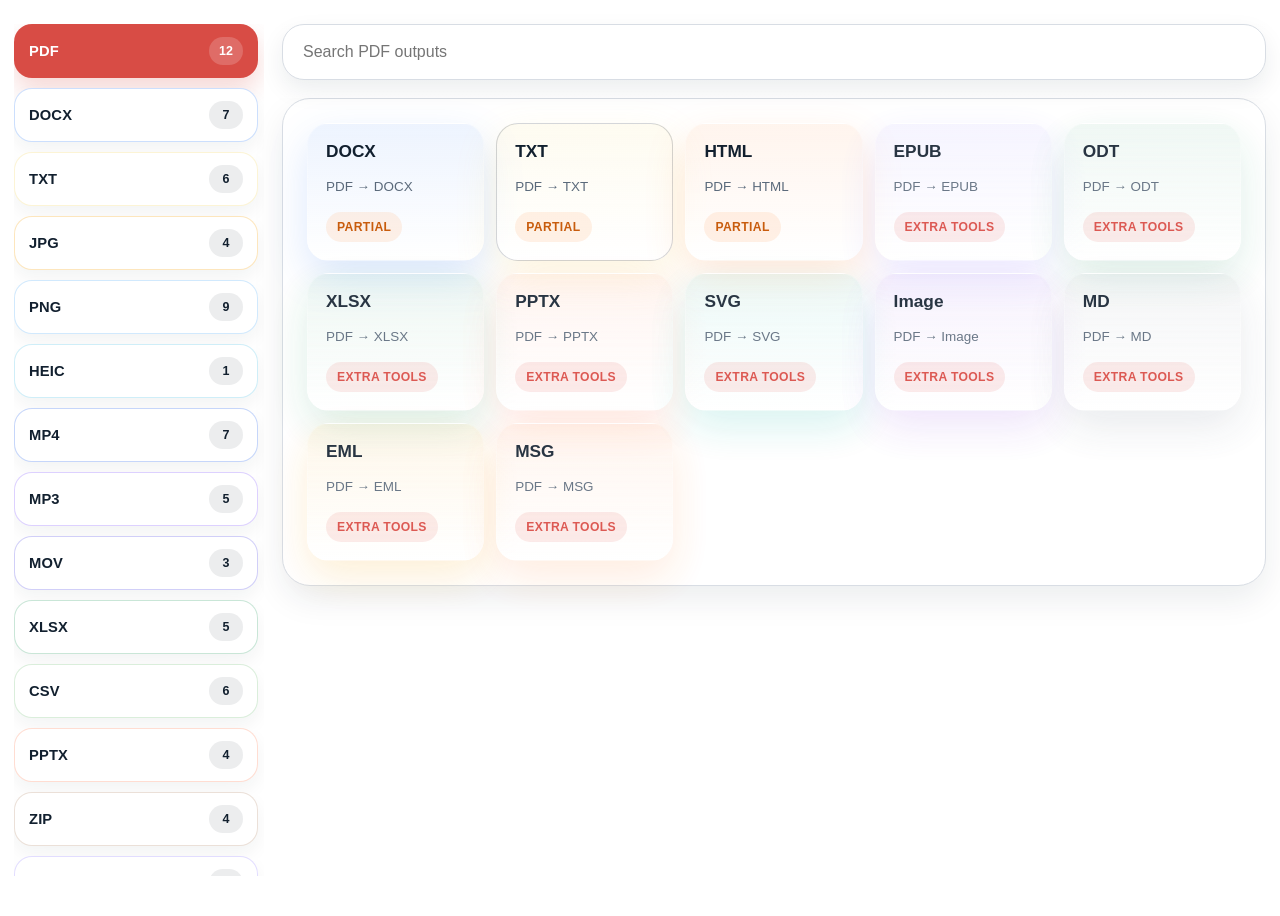
==== commit 8e399d85: "Split browse and convert into separate pages" ====
--- a/index.html
+++ b/index.html
@@ -4,12 +4,10 @@
     <meta charset="utf-8">
     <meta name="viewport" content="width=device-width, initial-scale=1">
     <title>smartPDF</title>
-    <link rel="stylesheet" href="styles.css?v=5">
+    <link rel="stylesheet" href="styles.css?v=6">
   </head>
   <body>
     <div class="app-shell">
-      <input id="file-input" name="file" type="file" hidden>
-
       <div class="app-layout">
         <aside class="source-sidebar">
           <div id="source-tabs" class="source-tabs" aria-label="Source format filters"></div>
@@ -25,12 +23,12 @@
             >
           </div>
 
-          <div id="workspace-shell" class="workspace-shell"></div>
+          <div id="conversion-grid" class="browse-shell target-grid"></div>
         </div>
       </div>
       <div id="toast" class="toast" aria-live="polite"></div>
     </div>
 
-    <script src="app.js?v=8" defer></script>
+    <script src="app.js?v=9" defer></script>
   </body>
 </html>
--- a/styles.css
+++ b/styles.css
@@ -126,6 +126,18 @@
   min-width: 0;
 }
 
+.browse-shell {
+  border: 1px solid var(--line);
+  border-radius: 28px;
+  background: var(--surface);
+  box-shadow: var(--shadow);
+  padding: 24px;
+}
+
+.browse-shell .empty-state {
+  grid-column: 1 / -1;
+}
+
 .search-wrap {
   position: sticky;
   top: 0;
@@ -134,6 +146,10 @@
   background: linear-gradient(180deg, rgba(255, 255, 255, 0.98), rgba(255, 255, 255, 0.82));
 }
 
+.search-wrap.is-hidden {
+  display: none;
+}
+
 .search-wrap input {
   width: 100%;
   border: 1px solid var(--line);
@@ -149,6 +165,7 @@
 
 .search-wrap input:focus,
 .source-tab:focus-visible,
+.back-button:focus-visible,
 .target-card:focus-visible,
 .upload-button:focus-visible,
 .transform-button:focus-visible,
@@ -164,6 +181,51 @@
   display: flex;
   flex-direction: column;
   gap: 18px;
+}
+
+.convert-page .app-shell {
+  width: min(980px, calc(100% - 28px));
+}
+
+.convert-shell {
+  display: flex;
+  flex-direction: column;
+  gap: 16px;
+}
+
+.convert-topbar {
+  display: flex;
+  align-items: center;
+  justify-content: space-between;
+  gap: 14px;
+}
+
+.route-chip {
+  display: inline-flex;
+  align-items: center;
+  justify-content: center;
+  min-height: 46px;
+  padding: 0 18px;
+  border-radius: 999px;
+  border: 1px solid var(--line);
+  background: var(--surface);
+  color: var(--ink);
+  font-size: 0.86rem;
+  font-weight: 700;
+  letter-spacing: 0.01em;
+  text-align: center;
+}
+
+.convert-screen {
+  display: flex;
+  flex-direction: column;
+  gap: 16px;
+}
+
+.detail-screen {
+  display: flex;
+  flex-direction: column;
+  gap: 14px;
 }
 
 .workspace-hero,
@@ -333,9 +395,31 @@
   opacity: 0.9;
 }
 
+.back-button {
+  align-self: flex-start;
+  min-height: 46px;
+  border: 1px solid var(--line);
+  border-radius: 999px;
+  background: var(--surface);
+  color: var(--ink);
+  padding: 0 18px;
+  cursor: pointer;
+  box-shadow: 0 8px 18px rgba(18, 32, 47, 0.05);
+  transition: transform 180ms ease, box-shadow 180ms ease, border-color 180ms ease;
+}
+
+.back-button:hover {
+  transform: translateY(-1px);
+  box-shadow: 0 14px 24px rgba(18, 32, 47, 0.1);
+}
+
 .converter-app {
   border-color: var(--workspace-border, var(--line));
   box-shadow: 0 16px 34px var(--workspace-glow, rgba(18, 32, 47, 0.12));
+}
+
+.convert-workspace {
+  padding: 22px;
 }
 
 .converter-header {
@@ -430,6 +514,10 @@
   display: flex;
   flex-direction: column;
   gap: 16px;
+}
+
+.compact-panel {
+  margin-top: 18px;
 }
 
 .field-block {
@@ -615,7 +703,8 @@
   .section-header,
   .progress-meta,
   .action-row,
-  .result-row {
+  .result-row,
+  .convert-topbar {
     flex-direction: column;
     align-items: stretch;
   }
